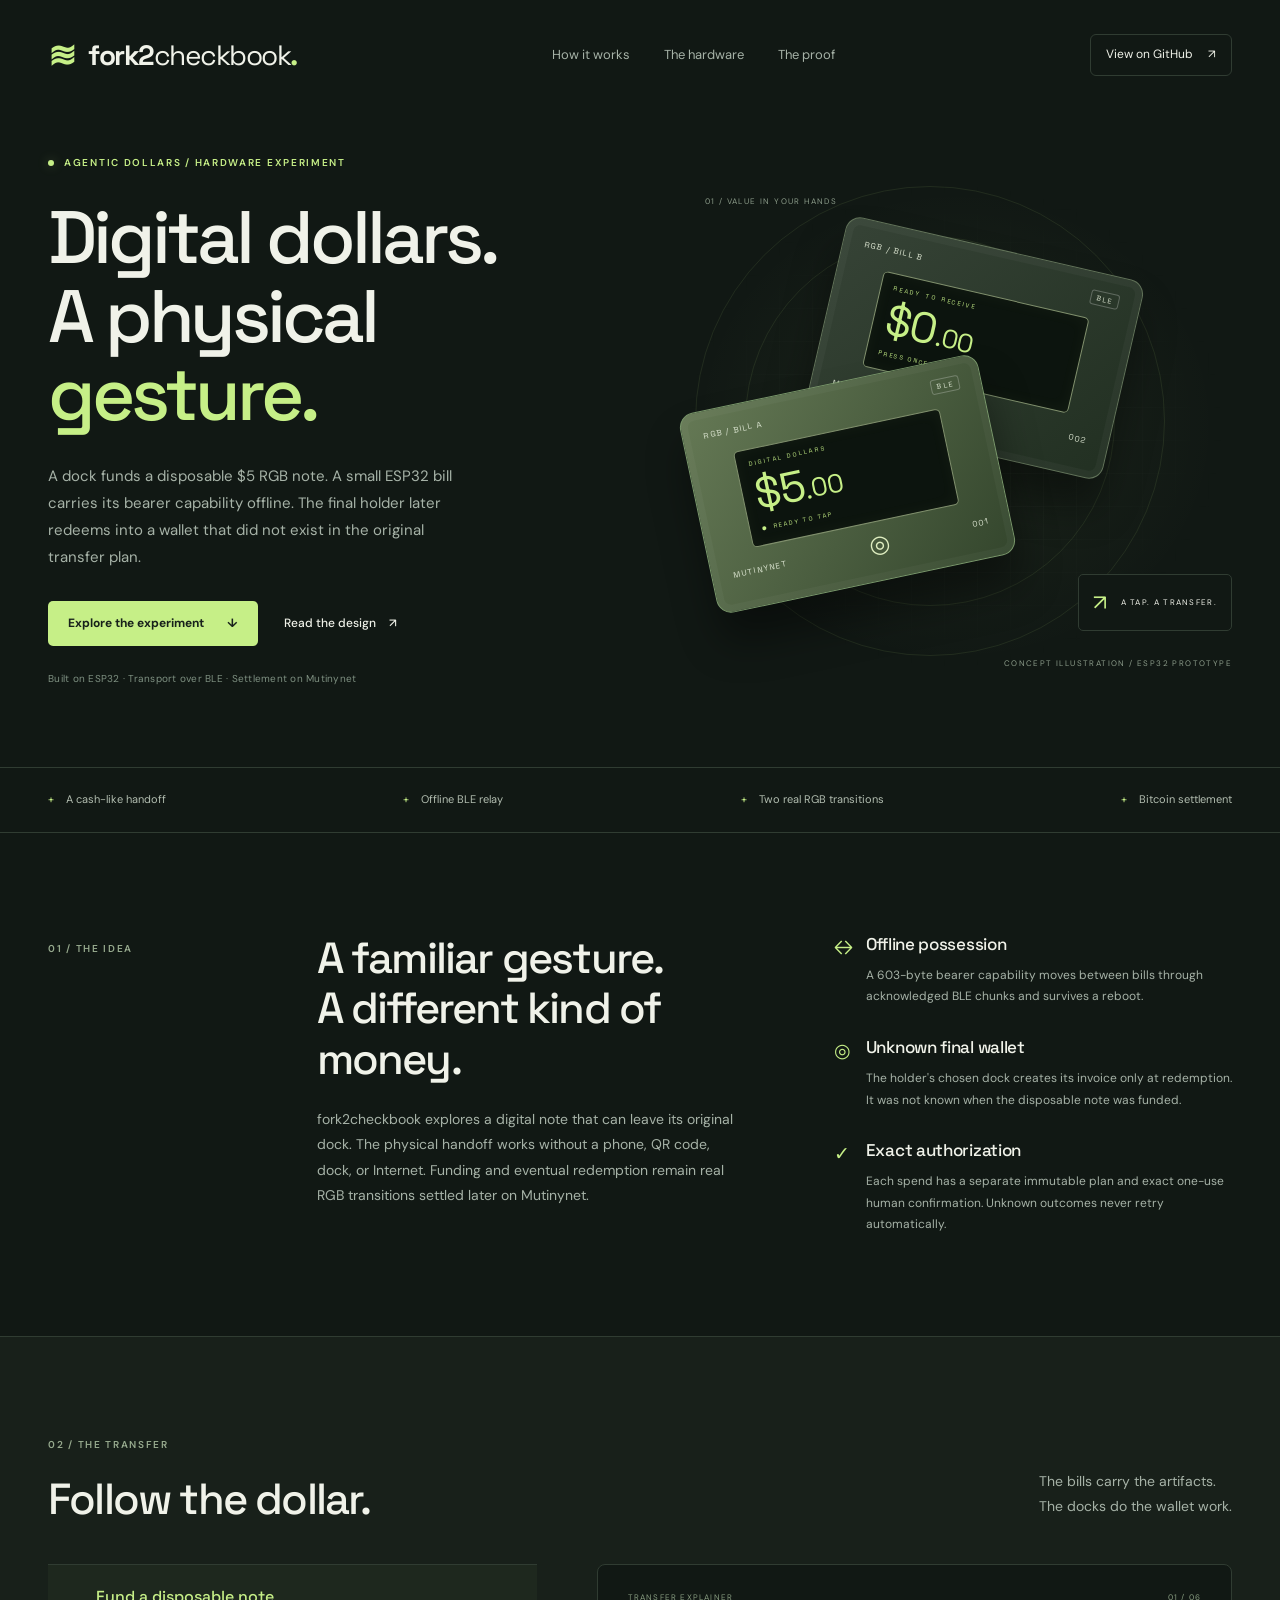
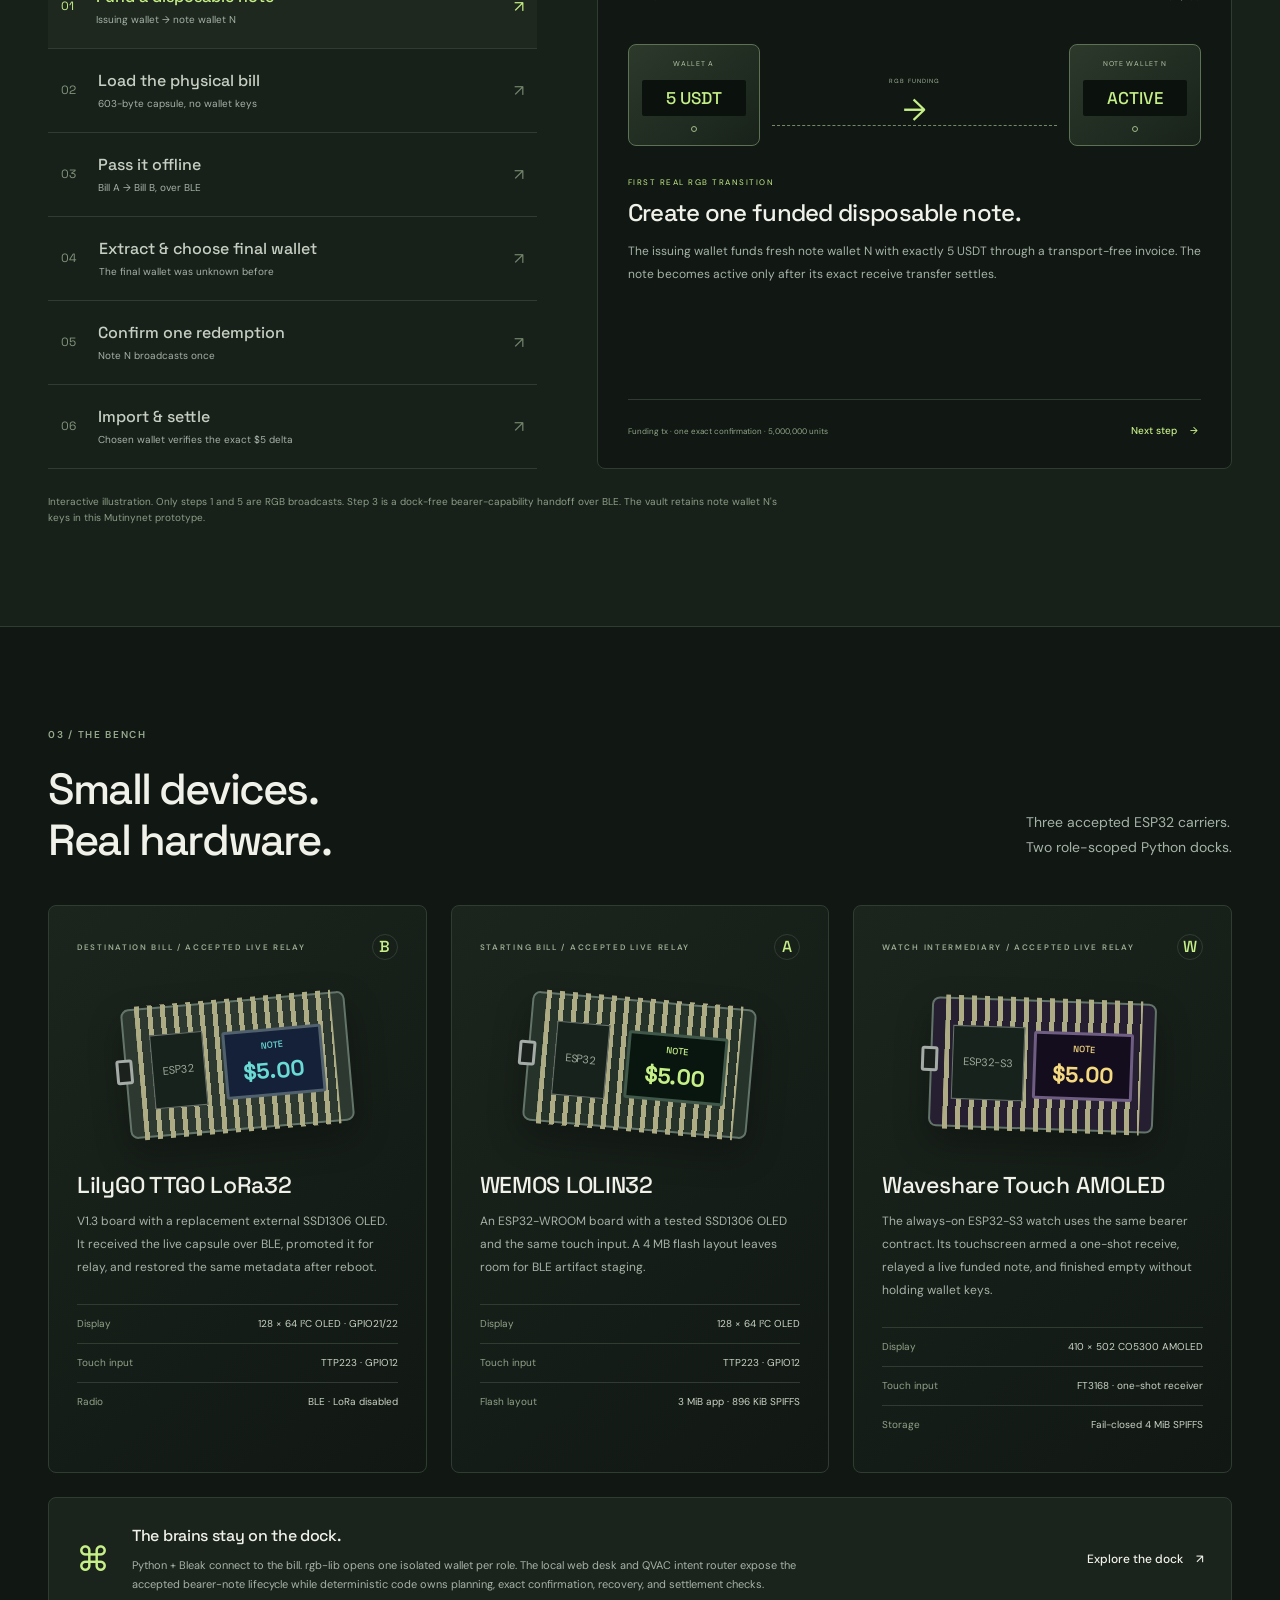
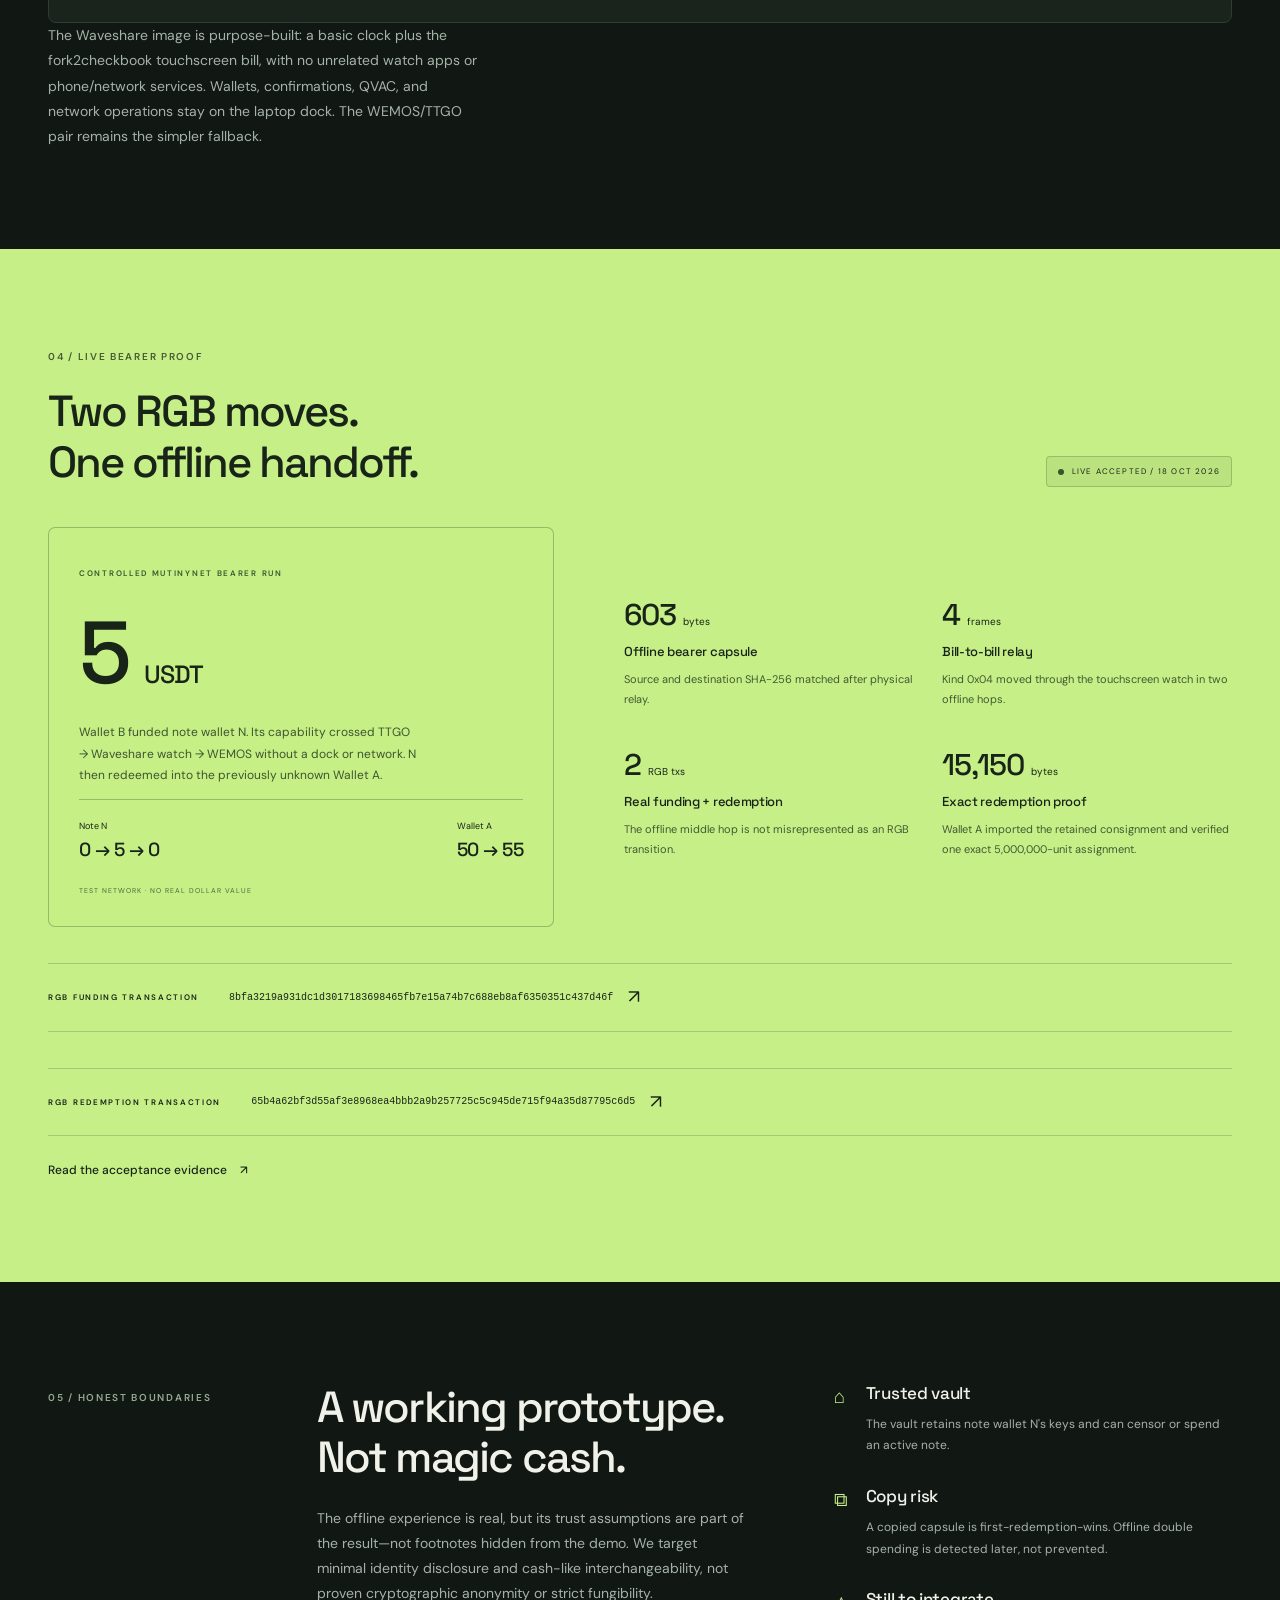
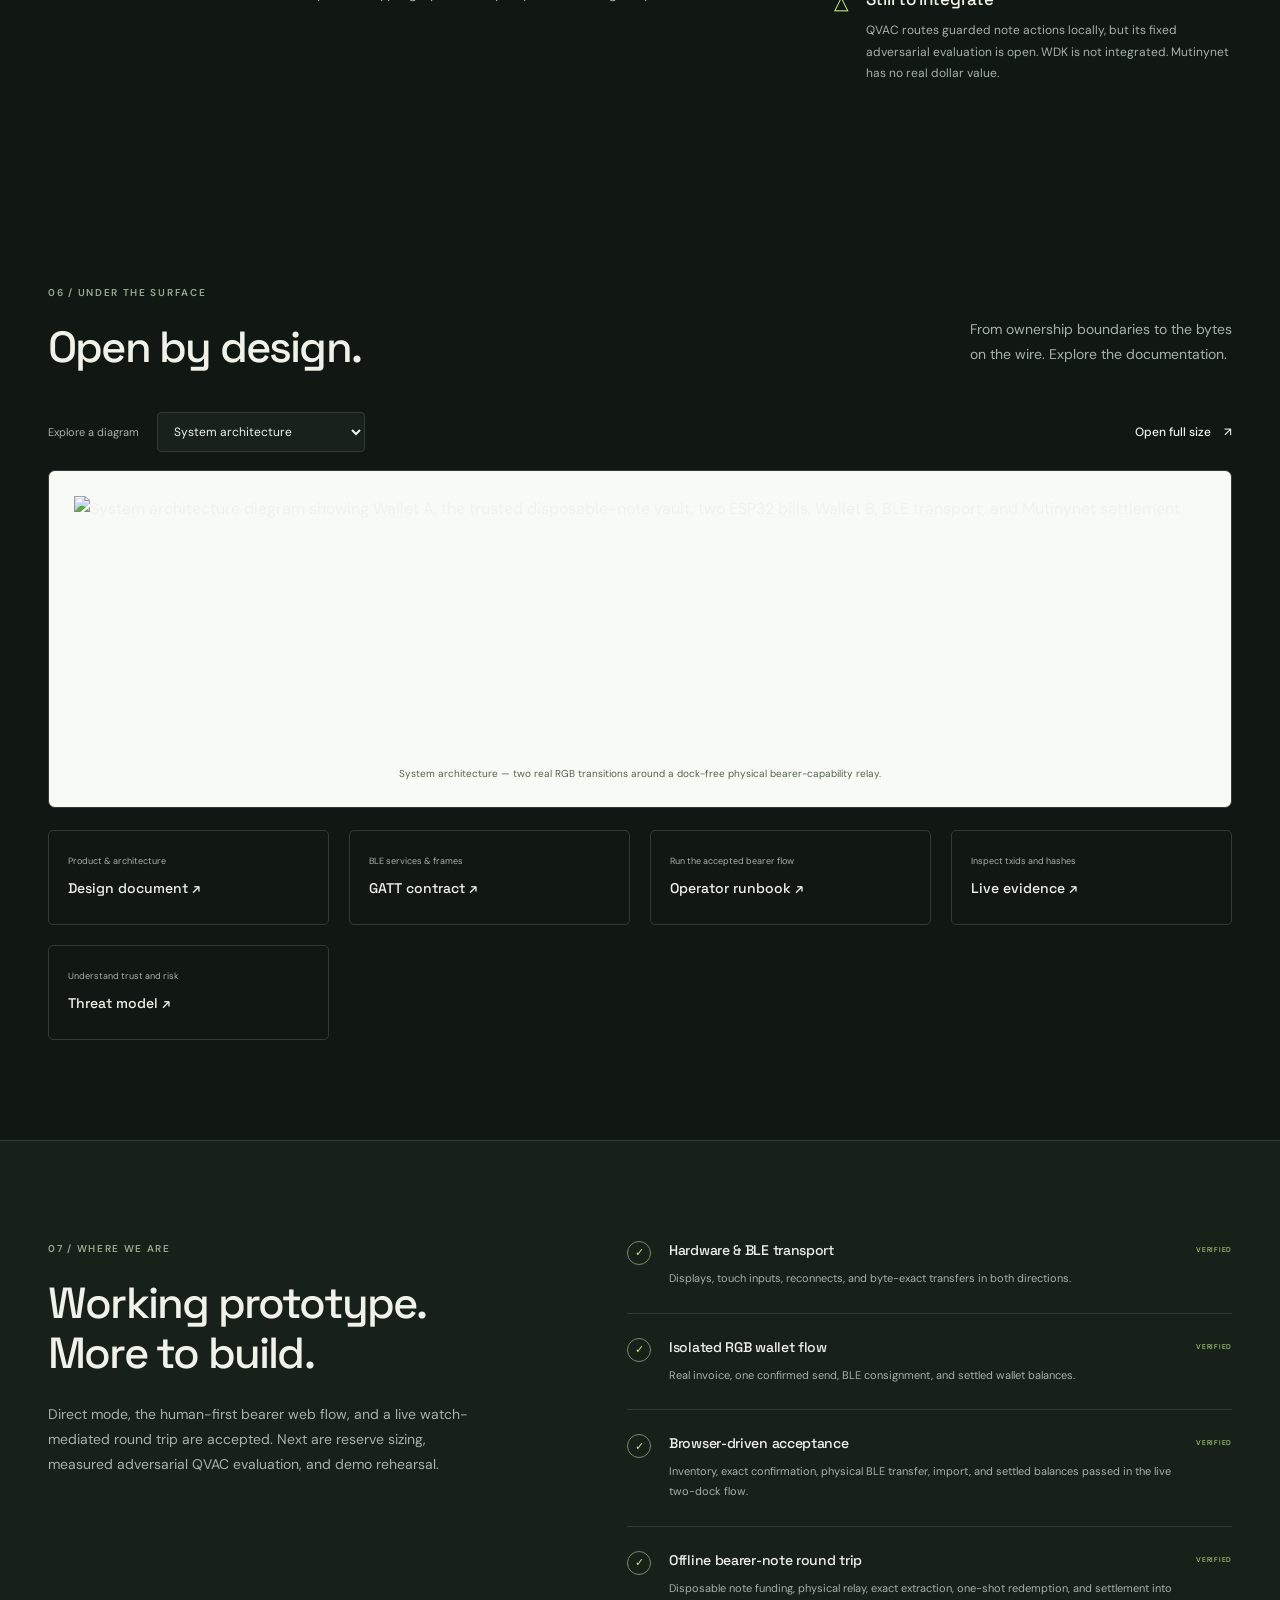
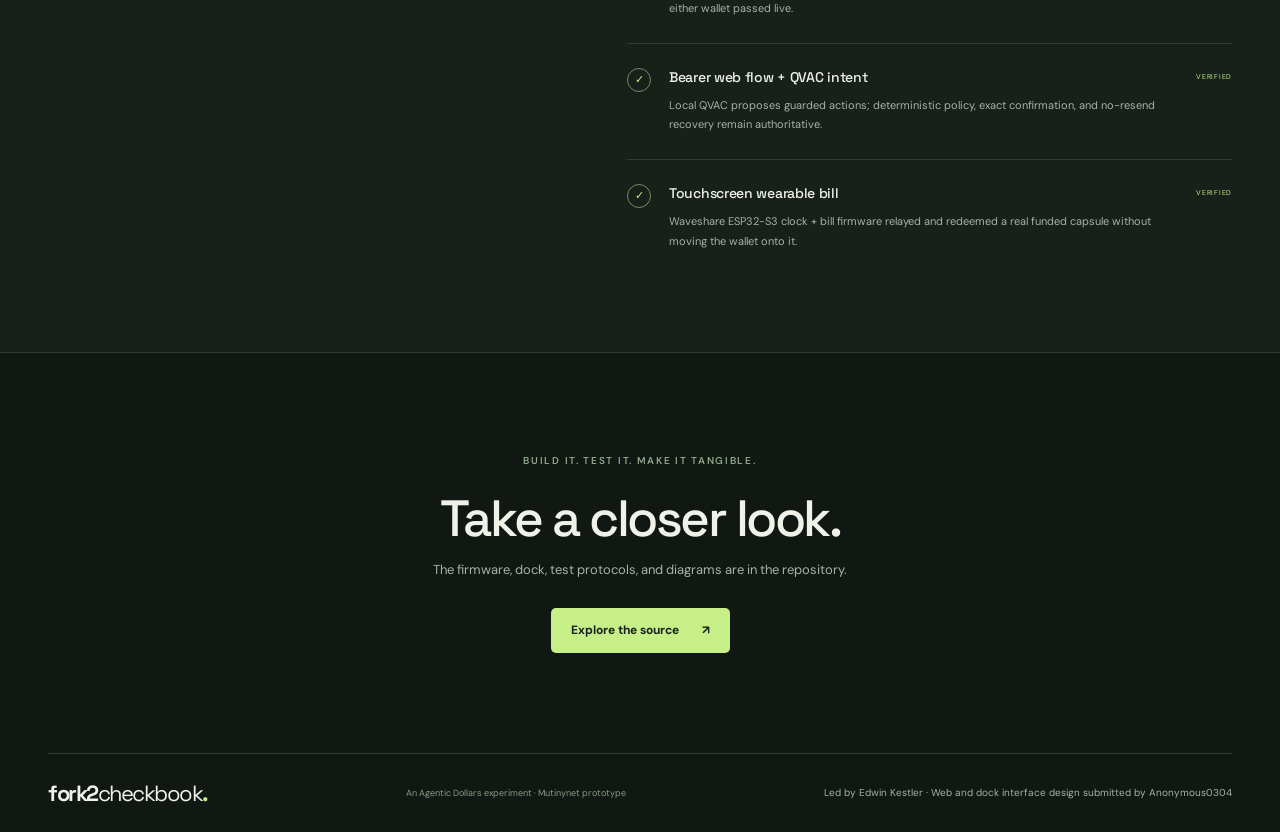
==== site/index.html @ 36355ba1 "Ship watch-mediated offline bearer demo" ====
<!doctype html>
<html lang="en">
  <head>
    <meta charset="utf-8" />
    <meta name="viewport" content="width=device-width, initial-scale=1" />
    <meta name="theme-color" content="#111814" />
    <meta
      name="description"
      content="fork2checkbook: a verified Mutinynet prototype that funds a disposable RGB note, relays its bearer capability offline between ESP32 bills, and redeems into a later-selected wallet."
    />
    <meta property="og:type" content="website" />
    <meta
      property="og:title"
      content="fork2checkbook — Digital dollars. A physical gesture."
    />
    <meta
      property="og:description"
      content="Two real RGB transitions around a dock-free BLE handoff. Explore the verified ESP32 bearer-note prototype, evidence, and honest trust boundaries."
    />
    <title>fork2checkbook — Digital dollars. A physical gesture.</title>
    <link rel="icon" href="assets/favicon.svg" type="image/svg+xml" />
    <link rel="stylesheet" href="styles.css" />
    <script src="app.js" defer></script>
  </head>
  <body>
    <a class="skip-link" href="#main">Skip to content</a>
    <header class="header wrap">
      <a class="wordmark" href="#" aria-label="fork2checkbook home"
        ><span class="brand-icon" aria-hidden="true">≋</span> fork2<span
          class="wordmark-light"
          >checkbook</span
        ><span class="wordmark-dot">.</span></a
      >
      <nav aria-label="Main navigation">
        <a href="#how-it-works">How it works</a>
        <a href="#hardware">The hardware</a>
        <a href="#proof">The proof</a>
      </nav>
      <a class="repo-link" href="https://github.com/fork2checkbook/fork2checkbook"
        >View on GitHub <span aria-hidden="true">↗</span></a
      >
    </header>

    <main id="main">
      <section class="hero wrap" aria-labelledby="hero-title">
        <div class="hero-copy">
          <p class="eyebrow">
            <span class="live-dot" aria-hidden="true"></span> AGENTIC DOLLARS /
            HARDWARE EXPERIMENT
          </p>
          <h1 id="hero-title">
            Digital dollars.<br />A physical<br /><em>gesture.</em>
          </h1>
          <p class="hero-description">
            A dock funds a disposable $5 RGB note. A small ESP32 bill carries
            its bearer capability offline. The final holder later redeems into
            a wallet that did not exist in the original transfer plan.
          </p>
          <div class="hero-actions">
            <a class="button primary" href="#how-it-works"
              >Explore the experiment <span aria-hidden="true">↓</span></a
            ><a
              class="text-link"
              href="https://github.com/fork2checkbook/fork2checkbook/blob/main/docs/DESIGN.md"
              >Read the design <span aria-hidden="true">↗</span></a
            >
          </div>
          <p class="hero-footnote">
            Built on ESP32 · Transport over BLE · Settlement on Mutinynet
          </p>
        </div>
        <div
          class="hero-art"
          role="img"
          aria-label="Illustration of two physical bills: Bill A displays 5 dollars ready to tap, and Bill B displays 0 dollars, ready to receive."
        >
          <div class="art-grid" aria-hidden="true"></div>
          <div class="orbit orbit-one" aria-hidden="true"></div>
          <div class="orbit orbit-two" aria-hidden="true"></div>
          <span class="art-label art-label-top" aria-hidden="true"
            >01 / VALUE IN YOUR HANDS</span
          >
          <div class="physical-note note-back" aria-hidden="true">
            <div class="note-top">
              <span>RGB / BILL B</span><span class="note-chip">BLE</span>
            </div>
            <div class="note-display">
              <span class="display-label">READY TO RECEIVE</span
              ><span class="display-amount">$0<span>.00</span></span
              ><span class="display-status">PRESS ONCE TO ARM</span>
            </div>
            <div class="note-bottom">
              <span>MUTINYNET</span><span class="note-touch">◎</span
              ><span>002</span>
            </div>
          </div>
          <div class="physical-note note-front" aria-hidden="true">
            <div class="note-top">
              <span>RGB / BILL A</span><span class="note-chip">BLE</span>
            </div>
            <div class="note-display">
              <span class="display-label">DIGITAL DOLLARS</span
              ><span class="display-amount">$5<span>.00</span></span
              ><span class="display-status"><i></i> READY TO TAP</span>
            </div>
            <div class="note-bottom">
              <span>MUTINYNET</span><span class="note-touch">◎</span
              ><span>001</span>
            </div>
          </div>
          <span class="tap-badge" aria-hidden="true"
            ><span>↗</span> A TAP. A TRANSFER.</span
          >
          <span class="art-label art-label-bottom" aria-hidden="true"
            >CONCEPT ILLUSTRATION / ESP32 PROTOTYPE</span
          >
        </div>
      </section>

      <div class="principle-strip">
        <div class="wrap">
          <span>A cash-like handoff</span><span>Offline BLE relay</span
          ><span>Two real RGB transitions</span
          ><span>Bitcoin settlement</span>
        </div>
      </div>

      <section class="intro wrap section" aria-labelledby="idea-title">
        <p class="eyebrow section-number">01 / THE IDEA</p>
        <div>
          <h2 id="idea-title">
            A familiar gesture.<br />A different kind of money.
          </h2>
          <p class="section-copy">
            fork2checkbook explores a digital note that can leave its original
            dock. The physical handoff works without a phone, QR code, dock, or
            Internet. Funding and eventual redemption remain real RGB
            transitions settled later on Mutinynet.
          </p>
        </div>
        <div class="intro-details">
          <article>
            <span class="detail-symbol" aria-hidden="true">↔</span>
            <h3>Offline possession</h3>
            <p>
              A 603-byte bearer capability moves between bills through
              acknowledged BLE chunks and survives a reboot.
            </p>
          </article>
          <article>
            <span class="detail-symbol" aria-hidden="true">◎</span>
            <h3>Unknown final wallet</h3>
            <p>
              The holder's chosen dock creates its invoice only at redemption.
              It was not known when the disposable note was funded.
            </p>
          </article>
          <article>
            <span class="detail-symbol" aria-hidden="true">✓</span>
            <h3>Exact authorization</h3>
            <p>
              Each spend has a separate immutable plan and exact one-use human
              confirmation. Unknown outcomes never retry automatically.
            </p>
          </article>
        </div>
      </section>

      <section
        id="how-it-works"
        class="flow-section section"
        aria-labelledby="flow-title"
      >
        <div class="wrap">
          <div class="section-heading">
            <div>
              <p class="eyebrow section-number">02 / THE TRANSFER</p>
              <h2 id="flow-title">Follow the dollar.</h2>
            </div>
            <p class="section-copy">
              The bills carry the artifacts.<br />The docks do the wallet work.
            </p>
          </div>
          <div class="flow-layout">
            <div
              class="flow-steps"
              role="tablist"
              aria-label="Transfer sequence"
              aria-orientation="vertical"
            >
              <button
                id="step-1"
                class="flow-step"
                role="tab"
                aria-selected="true"
                aria-controls="flow-panel"
                tabindex="0"
                data-step="0"
              >
                <span class="step-number">01</span
                ><span
                  ><strong>Fund a disposable note</strong
                  ><small>Issuing wallet → note wallet N</small></span
                ><span class="step-arrow" aria-hidden="true">↗</span>
              </button>
              <button
                id="step-2"
                class="flow-step"
                role="tab"
                aria-selected="false"
                aria-controls="flow-panel"
                tabindex="-1"
                data-step="1"
              >
                <span class="step-number">02</span
                ><span
                  ><strong>Load the physical bill</strong
                  ><small>603-byte capsule, no wallet keys</small></span
                ><span class="step-arrow" aria-hidden="true">↗</span>
              </button>
              <button
                id="step-3"
                class="flow-step"
                role="tab"
                aria-selected="false"
                aria-controls="flow-panel"
                tabindex="-1"
                data-step="2"
              >
                <span class="step-number">03</span
                ><span
                  ><strong>Pass it offline</strong
                  ><small>Bill A → Bill B, over BLE</small></span
                ><span class="step-arrow" aria-hidden="true">↗</span>
              </button>
              <button
                id="step-4"
                class="flow-step"
                role="tab"
                aria-selected="false"
                aria-controls="flow-panel"
                tabindex="-1"
                data-step="3"
              >
                <span class="step-number">04</span
                ><span
                  ><strong>Extract &amp; choose final wallet</strong
                  ><small>The final wallet was unknown before</small></span
                ><span class="step-arrow" aria-hidden="true">↗</span>
              </button>
              <button
                id="step-5"
                class="flow-step"
                role="tab"
                aria-selected="false"
                aria-controls="flow-panel"
                tabindex="-1"
                data-step="4"
              >
                <span class="step-number">05</span
                ><span
                  ><strong>Confirm one redemption</strong
                  ><small>Note N broadcasts once</small></span
                ><span class="step-arrow" aria-hidden="true">↗</span>
              </button>
              <button
                id="step-6"
                class="flow-step"
                role="tab"
                aria-selected="false"
                aria-controls="flow-panel"
                tabindex="-1"
                data-step="5"
              >
                <span class="step-number">06</span
                ><span
                  ><strong>Import &amp; settle</strong
                  ><small>Chosen wallet verifies the exact $5 delta</small></span
                ><span class="step-arrow" aria-hidden="true">↗</span>
              </button>
            </div>
            <div
              id="flow-panel"
              class="flow-panel"
              role="tabpanel"
              aria-labelledby="step-1"
              tabindex="0"
            >
              <div class="panel-top">
                <span>TRANSFER EXPLAINER</span
                ><span id="flow-counter">01 / 06</span>
              </div>
              <div class="transfer-visual" aria-hidden="true">
                <div class="mini-device">
                  <span id="flow-source-label">WALLET A</span
                  ><b id="flow-source">5 USDT</b><i></i>
                </div>
                <div class="transfer-wire">
                  <span id="flow-channel">RGB FUNDING</span>
                  <div>→</div>
                </div>
                <div class="mini-device destination">
                  <span id="flow-destination-label">NOTE WALLET N</span
                  ><b id="flow-destination">ACTIVE</b><i></i>
                </div>
              </div>
              <p id="flow-tag" class="panel-tag">FIRST REAL RGB TRANSITION</p>
              <h3 id="flow-subtitle">Create one funded disposable note.</h3>
              <p id="flow-description">
                The issuing wallet funds fresh note wallet N with exactly 5
                USDT through a transport-free invoice. The note becomes active only after
                its exact receive transfer settles.
              </p>
              <div class="panel-footer">
                <span id="flow-detail"
                  >Funding tx · one exact confirmation · 5,000,000 units</span
                ><button id="next-step" class="text-button">
                  Next step <span aria-hidden="true">→</span>
                </button>
              </div>
            </div>
          </div>
          <p class="flow-note">
            Interactive illustration. Only steps 1 and 5 are RGB broadcasts.
            Step 3 is a dock-free bearer-capability handoff over BLE. The vault
            retains note wallet N's keys in this Mutinynet prototype.
          </p>
          <noscript
            ><p class="flow-note">
              The six steps are: fund note N; load the capsule; pass it offline;
              extract it and choose the final wallet; confirm one redemption; import
              and settle the exact $5 assignment. Enable JavaScript to explore
              each step.
            </p></noscript
          >
        </div>
      </section>

      <section
        id="hardware"
        class="wrap section"
        aria-labelledby="hardware-title"
      >
        <div class="section-heading">
          <div>
            <p class="eyebrow section-number">03 / THE BENCH</p>
            <h2 id="hardware-title">Small devices.<br />Real hardware.</h2>
          </div>
          <p class="section-copy">
            Three accepted ESP32 carriers.<br />Two role-scoped Python docks.
          </p>
        </div>
        <div class="hardware-grid">
          <article class="hardware-card">
            <div class="hardware-top">
              <span class="eyebrow">DESTINATION BILL / ACCEPTED LIVE RELAY</span
              ><span class="hardware-index">B</span>
            </div>
            <div class="board-illustration board-ttgo" aria-hidden="true">
              <div class="board-pins"></div>
              <span class="board-chip">ESP32</span
              ><span class="board-screen">NOTE<br /><b>$5.00</b></span
              ><span class="board-usb"></span>
            </div>
            <h3>LilyGO TTGO LoRa32</h3>
            <p>
              V1.3 board with a replacement external SSD1306 OLED. It received
              the live capsule over BLE, promoted it for relay, and restored
              the same metadata after reboot.
            </p>
            <dl>
              <div>
                <dt>Display</dt>
                <dd>128 × 64 I²C OLED · GPIO21/22</dd>
              </div>
              <div>
                <dt>Touch input</dt>
                <dd>TTP223 · GPIO12</dd>
              </div>
              <div>
                <dt>Radio</dt>
                <dd>BLE · LoRa disabled</dd>
              </div>
            </dl>
          </article>
          <article class="hardware-card">
            <div class="hardware-top">
              <span class="eyebrow">STARTING BILL / ACCEPTED LIVE RELAY</span
              ><span class="hardware-index">A</span>
            </div>
            <div class="board-illustration board-lolin" aria-hidden="true">
              <div class="board-pins"></div>
              <span class="board-chip">ESP32</span
              ><span class="board-screen">NOTE<br /><b>$5.00</b></span
              ><span class="board-usb"></span>
            </div>
            <h3>WEMOS LOLIN32</h3>
            <p>
              An ESP32-WROOM board with a tested SSD1306 OLED and the same touch
              input. A 4 MB flash layout leaves room for BLE artifact staging.
            </p>
            <dl>
              <div>
                <dt>Display</dt>
                <dd>128 × 64 I²C OLED</dd>
              </div>
              <div>
                <dt>Touch input</dt>
                <dd>TTP223 · GPIO12</dd>
              </div>
              <div>
                <dt>Flash layout</dt>
                <dd>3 MiB app · 896 KiB SPIFFS</dd>
              </div>
            </dl>
          </article>
          <article class="hardware-card">
            <div class="hardware-top">
              <span class="eyebrow">WATCH INTERMEDIARY / ACCEPTED LIVE RELAY</span
              ><span class="hardware-index">W</span>
            </div>
            <div class="board-illustration board-watch" aria-hidden="true">
              <div class="board-pins"></div>
              <span class="board-chip">ESP32-S3</span
              ><span class="board-screen">NOTE<br /><b>$5.00</b></span
              ><span class="board-usb"></span>
            </div>
            <h3>Waveshare Touch AMOLED</h3>
            <p>
              The always-on ESP32-S3 watch uses the same bearer contract. Its
              touchscreen armed a one-shot receive, relayed a live funded note,
              and finished empty without holding wallet keys.
            </p>
            <dl>
              <div>
                <dt>Display</dt>
                <dd>410 × 502 CO5300 AMOLED</dd>
              </div>
              <div>
                <dt>Touch input</dt>
                <dd>FT3168 · one-shot receiver</dd>
              </div>
              <div>
                <dt>Storage</dt>
                <dd>Fail-closed 4 MiB SPIFFS</dd>
              </div>
            </dl>
          </article>
        </div>
        <div class="dock-summary">
          <span class="dock-icon" aria-hidden="true">⌘</span>
          <div>
            <h3>The brains stay on the dock.</h3>
            <p>
              Python + Bleak connect to the bill. rgb-lib opens one isolated
              wallet per role. The local web desk and QVAC intent router expose
              the accepted bearer-note lifecycle while deterministic code owns
              planning, exact confirmation, recovery, and settlement checks.
            </p>
          </div>
          <a
            class="text-link"
            href="https://github.com/fork2checkbook/fork2checkbook/tree/main/web"
            >Explore the dock <span aria-hidden="true">↗</span></a
          >
        </div>
        <p class="section-copy">
          The Waveshare image is purpose-built: a basic clock plus the
          fork2checkbook touchscreen bill, with no unrelated watch apps or
          phone/network services. Wallets, confirmations, QVAC, and network
          operations stay on the laptop dock. The WEMOS/TTGO pair remains the
          simpler fallback.
        </p>
      </section>

      <section id="proof" class="proof-section section">
        <div class="wrap">
          <div class="section-heading">
            <div>
              <p class="eyebrow section-number">04 / LIVE BEARER PROOF</p>
              <h2>Two RGB moves.<br />One offline handoff.</h2>
            </div>
            <span class="verified-label"
              ><span class="live-dot" aria-hidden="true"></span> LIVE ACCEPTED /
              18 OCT 2026</span
            >
          </div>
          <div class="proof-grid">
            <div class="proof-feature">
              <span class="eyebrow">CONTROLLED MUTINYNET BEARER RUN</span>
              <p class="proof-amount">5 <span>USDT</span></p>
              <p>
                Wallet B funded note wallet N. Its capability crossed TTGO →
                Waveshare watch → WEMOS without a dock or network. N then
                redeemed into the previously unknown Wallet A.
              </p>
              <div class="balance-row">
                <span>Note N <b>0 → 5 → 0</b></span
                ><span>Wallet A <b>50 → 55</b></span>
              </div>
              <span class="proof-test-label"
                >TEST NETWORK · NO REAL DOLLAR VALUE</span
              >
            </div>
            <div class="proof-metrics">
              <article>
                <span class="metric-value">603 <small>bytes</small></span>
                <h3>Offline bearer capsule</h3>
                <p>Source and destination SHA-256 matched after physical relay.</p>
              </article>
              <article>
                <span class="metric-value">4 <small>frames</small></span>
                <h3>Bill-to-bill relay</h3>
                <p>Kind 0x04 moved through the touchscreen watch in two offline hops.</p>
              </article>
              <article>
                <span class="metric-value">2 <small>RGB txs</small></span>
                <h3>Real funding + redemption</h3>
                <p>The offline middle hop is not misrepresented as an RGB transition.</p>
              </article>
              <article>
                <span class="metric-value">15,150 <small>bytes</small></span>
                <h3>Exact redemption proof</h3>
                <p>
                  Wallet A imported the retained consignment and verified one
                  exact 5,000,000-unit assignment.
                </p>
              </article>
            </div>
          </div>
          <div class="transaction">
            <span class="eyebrow">RGB FUNDING TRANSACTION</span
            ><a
              href="https://mutinynet.com/tx/8bfa3219a931dc1d3017183698465fb7e15a74b7c688eb8af6350351c437d46f"
              ><code
                >8bfa3219a931dc1d3017183698465fb7e15a74b7c688eb8af6350351c437d46f</code
              ><span aria-hidden="true">↗</span></a
            >
          </div>
          <div class="transaction">
            <span class="eyebrow">RGB REDEMPTION TRANSACTION</span
            ><a
              href="https://mutinynet.com/tx/65b4a62bf3d55af3e8968ea4bbb2a9b257725c5c945de715f94a35d87795c6d5"
              ><code
                >65b4a62bf3d55af3e8968ea4bbb2a9b257725c5c945de715f94a35d87795c6d5</code
              ><span aria-hidden="true">↗</span></a
            >
          </div>
          <a
            class="text-link"
            href="https://github.com/fork2checkbook/fork2checkbook/blob/main/docs/LIVE-EVIDENCE.md"
            >Read the acceptance evidence <span aria-hidden="true">↗</span></a
          >
        </div>
      </section>

      <section class="intro wrap section" aria-labelledby="limits-title">
        <p class="eyebrow section-number">05 / HONEST BOUNDARIES</p>
        <div>
          <h2 id="limits-title">A working prototype.<br />Not magic cash.</h2>
          <p class="section-copy">
            The offline experience is real, but its trust assumptions are part
            of the result—not footnotes hidden from the demo. We target minimal
            identity disclosure and cash-like interchangeability, not proven
            cryptographic anonymity or strict fungibility.
          </p>
        </div>
        <div class="intro-details">
          <article>
            <span class="detail-symbol" aria-hidden="true">⌂</span>
            <h3>Trusted vault</h3>
            <p>The vault retains note wallet N's keys and can censor or spend an active note.</p>
          </article>
          <article>
            <span class="detail-symbol" aria-hidden="true">⧉</span>
            <h3>Copy risk</h3>
            <p>A copied capsule is first-redemption-wins. Offline double spending is detected later, not prevented.</p>
          </article>
          <article>
            <span class="detail-symbol" aria-hidden="true">△</span>
            <h3>Still to integrate</h3>
            <p>QVAC routes guarded note actions locally, but its fixed adversarial evaluation is open. WDK is not integrated. Mutinynet has no real dollar value.</p>
          </article>
        </div>
      </section>

      <section
        id="architecture"
        class="wrap section"
        aria-labelledby="architecture-title"
      >
        <div class="section-heading">
          <div>
            <p class="eyebrow section-number">06 / UNDER THE SURFACE</p>
            <h2 id="architecture-title">Open by design.</h2>
          </div>
          <p class="section-copy">
            From ownership boundaries to the bytes<br />on the wire. Explore the
            documentation.
          </p>
        </div>
        <div class="diagram-toolbar">
          <label for="diagram-select">Explore a diagram</label
          ><select id="diagram-select">
            <option value="01-system-architecture">System architecture</option>
            <option value="02-component-ownership">Component ownership</option>
            <option value="03-rgb-transfer-sequence">
              RGB transfer sequence
            </option>
            <option value="04-bill-state-machine">Bill state machine</option>
            <option value="05-gatt-contract">GATT contract</option>
            <option value="06-chunk-frame">Chunk frame</option>
            <option value="07-bill-hardware">Bill hardware</option>
            <option value="08-trust-boundaries">
              Trust boundaries
            </option>
            <option value="09-live-evidence-timeline">
              Live evidence timeline
            </option>
            <option value="10-note-vault-state">
              Note-vault state machine
            </option></select
          ><a
            id="diagram-full"
            class="text-link"
            href="assets/diagrams/01-system-architecture.png"
            target="_blank"
            rel="noopener"
            >Open full size <span aria-hidden="true">↗</span></a
          >
        </div>
        <figure class="diagram-frame">
          <img
            id="diagram-image"
            src="assets/diagrams/01-system-architecture.png"
            width="2800"
            height="622"
            alt="System architecture diagram showing Wallet A, the trusted disposable-note vault, two ESP32 bills, Wallet B, BLE transport, and Mutinynet settlement."
            loading="lazy"
          />
          <figcaption id="diagram-caption">
            System architecture — two real RGB transitions around a dock-free
            physical bearer-capability relay.
          </figcaption>
        </figure>
        <div class="doc-links">
          <a
            href="https://github.com/fork2checkbook/fork2checkbook/blob/main/docs/DESIGN.md"
            ><span>Product &amp; architecture</span><b>Design document ↗</b></a
          ><a
            href="https://github.com/fork2checkbook/fork2checkbook/blob/main/docs/PROTOCOL.md"
            ><span>BLE services &amp; frames</span><b>GATT contract ↗</b></a
          ><a
            href="https://github.com/fork2checkbook/fork2checkbook/blob/main/docs/OFFLINE-BEARER-RUNBOOK.md"
            ><span>Run the accepted bearer flow</span><b>Operator runbook ↗</b></a
          ><a
            href="https://github.com/fork2checkbook/fork2checkbook/blob/main/docs/LIVE-EVIDENCE.md"
            ><span>Inspect txids and hashes</span><b>Live evidence ↗</b></a
          ><a
            href="https://github.com/fork2checkbook/fork2checkbook/blob/main/docs/THREAT-MODEL.md"
            ><span>Understand trust and risk</span><b>Threat model ↗</b></a
          >
        </div>
      </section>

      <section class="roadmap-section section">
        <div class="wrap roadmap-layout">
          <div>
            <p class="eyebrow section-number">07 / WHERE WE ARE</p>
            <h2>Working prototype.<br />More to build.</h2>
            <p class="section-copy">
              Direct mode, the human-first bearer web flow, and a live
              watch-mediated round trip are accepted. Next are reserve sizing,
              measured adversarial QVAC evaluation, and demo rehearsal.
            </p>
          </div>
          <ol class="roadmap">
            <li>
              <span class="roadmap-dot done" aria-hidden="true">✓</span>
              <div>
                <h3>Hardware &amp; BLE transport</h3>
                <p>
                  Displays, touch inputs, reconnects, and byte-exact transfers
                  in both directions.
                </p>
              </div>
              <span class="status-label">VERIFIED</span>
            </li>
            <li>
              <span class="roadmap-dot done" aria-hidden="true">✓</span>
              <div>
                <h3>Isolated RGB wallet flow</h3>
                <p>
                  Real invoice, one confirmed send, BLE consignment, and settled
                  wallet balances.
                </p>
              </div>
              <span class="status-label">VERIFIED</span>
            </li>
            <li>
              <span class="roadmap-dot done" aria-hidden="true">✓</span>
              <div>
                <h3>Browser-driven acceptance</h3>
                <p>
                  Inventory, exact confirmation, physical BLE transfer, import,
                  and settled balances passed in the live two-dock flow.
                </p>
              </div>
              <span class="status-label">VERIFIED</span>
            </li>
            <li>
              <span class="roadmap-dot done" aria-hidden="true">✓</span>
              <div>
                <h3>Offline bearer-note round trip</h3>
                <p>
                  Disposable note funding, physical relay, exact extraction,
                  one-shot redemption, and settlement into either wallet passed live.
                </p>
              </div>
              <span class="status-label">VERIFIED</span>
            </li>
            <li>
              <span class="roadmap-dot done" aria-hidden="true">✓</span>
              <div>
                <h3>Bearer web flow + QVAC intent</h3>
                <p>
                  Local QVAC proposes guarded actions; deterministic policy,
                  exact confirmation, and no-resend recovery remain authoritative.
                </p>
              </div>
              <span class="status-label">VERIFIED</span>
            </li>
            <li>
              <span class="roadmap-dot done" aria-hidden="true">✓</span>
              <div>
                <h3>Touchscreen wearable bill</h3>
                <p>
                  Waveshare ESP32-S3 clock + bill firmware relayed and redeemed
                  a real funded capsule without moving the wallet onto it.
                </p>
              </div>
              <span class="status-label">VERIFIED</span>
            </li>
          </ol>
        </div>
      </section>

      <section class="cta wrap">
        <p class="eyebrow">BUILD IT. TEST IT. MAKE IT TANGIBLE.</p>
        <h2>Take a closer look.</h2>
        <p>
          The firmware, dock, test protocols, and diagrams are in the
          repository.
        </p>
        <a class="button primary" href="https://github.com/fork2checkbook/fork2checkbook"
          >Explore the source <span aria-hidden="true">↗</span></a
        >
      </section>
    </main>
    <footer class="wrap footer">
      <a class="wordmark" href="#"
        >fork2<span class="wordmark-light">checkbook</span
        ><span class="wordmark-dot">.</span></a
      >
      <p>An Agentic Dollars experiment · Mutinynet prototype</p>
      <p>
        Led by
        <a href="https://github.com/EdwinKestler">Edwin Kestler</a> · Web and
        dock interface design submitted by
        <a href="https://github.com/creatorofsomethingthatisgood">Anonymous0304</a>
      </p>
    </footer>
  </body>
</html>
---- site/styles.css ----
@import url("https://fonts.googleapis.com/css2?family=DM+Sans:wght@400;500;600;700&family=Space+Grotesk:wght@400;500;600;700&display=swap");

:root {
  --bg: #111814;
  --surface: #18211b;
  --border: #303c32;
  --text: #f0f2e9;
  --muted: #a6b2a7;
  --lime: #c6ef87;
  --heading: "Space Grotesk", sans-serif;
  --body: "DM Sans", sans-serif;
  color-scheme: dark;
}
* {
  box-sizing: border-box;
}
html {
  scroll-behavior: smooth;
  scroll-padding-top: 35px;
}
body {
  margin: 0;
  background: var(--bg);
  color: var(--text);
  font-family: var(--body);
  font-size: 16px;
  line-height: 1.6;
}
a {
  color: inherit;
  text-decoration: none;
}
button,
select {
  font: inherit;
}
button,
a,
select {
  -webkit-tap-highlight-color: transparent;
}
button {
  cursor: pointer;
}
a:focus-visible,
button:focus-visible,
select:focus-visible,
[tabindex]:focus-visible {
  outline: 2px solid var(--lime);
  outline-offset: 5px;
}
::selection {
  background: var(--lime);
  color: var(--bg);
}
.wrap {
  width: min(1200px, calc(100% - 96px));
  margin-inline: auto;
}
.skip-link {
  position: absolute;
  z-index: 10;
  top: -60px;
  left: 20px;
  background: var(--lime);
  color: var(--bg);
  padding: 10px;
}
.skip-link:focus {
  top: 10px;
}
.header {
  height: 110px;
  display: flex;
  align-items: center;
  justify-content: space-between;
  gap: 25px;
}
.wordmark {
  display: flex;
  align-items: center;
  font: 700 28px var(--heading);
  letter-spacing: -1.5px;
}
.wordmark-light {
  font-weight: 400;
}
.wordmark-dot {
  color: var(--lime);
}
.brand-icon {
  color: var(--lime);
  font-size: 34px;
  letter-spacing: 0;
  margin-right: 12px;
}
.header nav {
  display: flex;
  gap: 34px;
  font-size: 13px;
  color: var(--muted);
}
.header a:hover,
.text-link:hover,
.footer a:hover {
  color: var(--lime);
}
.repo-link {
  font-size: 12px;
  border: 1px solid var(--border);
  border-radius: 6px;
  padding: 10px 15px;
}
.repo-link span {
  margin-left: 12px;
}
.hero {
  display: grid;
  grid-template-columns: 1.08fr 1fr;
  gap: 35px;
  align-items: center;
  min-height: 630px;
  padding-block: 45px 70px;
}
.eyebrow {
  font-size: 10px;
  letter-spacing: 1.7px;
  font-weight: 600;
  line-height: 1.6;
  margin: 0;
}
.hero .eyebrow {
  display: flex;
  align-items: center;
  gap: 10px;
  color: var(--lime);
}
.live-dot {
  width: 6px;
  height: 6px;
  display: inline-block;
  flex-shrink: 0;
  background: var(--lime);
  border-radius: 50%;
  box-shadow: 0 0 12px #c6ef8750;
}
h1,
h2,
h3,
p {
  margin-top: 0;
}
h1 {
  font: 500 clamp(55px, 5.8vw, 80px) / 1.06 var(--heading);
  letter-spacing: -4px;
  margin: 28px 0;
}
h1 em {
  font-style: normal;
  color: var(--lime);
}
.hero-description {
  max-width: 430px;
  color: var(--muted);
  font-size: 15px;
  line-height: 1.8;
}
.hero-actions {
  display: flex;
  align-items: center;
  gap: 26px;
  margin-top: 30px;
}
.button {
  display: inline-flex;
  align-items: center;
  justify-content: center;
  gap: 23px;
  padding: 13px 20px;
  border-radius: 5px;
  font-size: 12px;
  font-weight: 700;
  transition:
    background 0.15s,
    transform 0.15s;
}
.primary {
  background: var(--lime);
  color: #18211b;
}
.primary:hover {
  background: #d9ffad;
  transform: translateY(-2px);
}
.text-link,
.text-button {
  font-size: 12px;
  font-weight: 500;
}
.text-link span {
  margin-left: 10px;
}
.hero-footnote {
  font-size: 10px;
  letter-spacing: 0.25px;
  color: #7f9182;
  margin-top: 25px;
}
.hero-art {
  height: 500px;
  position: relative;
  isolation: isolate;
  background: radial-gradient(ellipse at center, #c6ef8710, transparent 67%);
}
.art-grid {
  position: absolute;
  inset: 0;
  background-image:
    linear-gradient(#9bad9410 1px, transparent 1px),
    linear-gradient(90deg, #9bad9410 1px, transparent 1px);
  background-size: 33px 33px;
  mask-image: radial-gradient(ellipse, #000, transparent 70%);
}
.orbit {
  position: absolute;
  border: 1px solid #c6ef8717;
  border-radius: 50%;
  width: 370px;
  height: 370px;
  left: 65px;
  top: 60px;
}
.orbit-two {
  width: 470px;
  height: 470px;
  left: 15px;
  top: 10px;
}
.art-label {
  position: absolute;
  font-size: 8px;
  letter-spacing: 1.4px;
  color: #8b9b89;
}
.art-label-top {
  left: 25px;
  top: 19px;
}
.art-label-bottom {
  right: 0;
  bottom: 6px;
}
.physical-note {
  position: absolute;
  width: 305px;
  height: 204px;
  border-radius: 15px;
  border: 1px solid #7a986b;
  background: linear-gradient(130deg, #657955, #34462d);
  box-shadow:
    0 30px 40px #0006,
    inset 0 0 0 7px #ffffff08;
  padding: 17px 21px;
  font-family: var(--heading);
}
.note-back {
  top: 70px;
  left: 142px;
  transform: rotate(13deg);
  background: linear-gradient(130deg, #364336, #223022);
  border-color: #617259;
}
.note-front {
  left: 15px;
  top: 206px;
  transform: rotate(-12deg);
}
.note-top,
.note-bottom {
  display: flex;
  justify-content: space-between;
  align-items: center;
  font-size: 8px;
  letter-spacing: 1.3px;
  color: #dde6d2;
}
.note-chip {
  border: 1px solid #ffffff40;
  border-radius: 3px;
  padding: 1px 5px;
  font-size: 7px;
}
.note-display {
  margin: 14px 25px 12px;
  background: #0c140e;
  border: 1px solid #80906d;
  border-radius: 5px;
  padding: 10px 12px;
  display: flex;
  flex-direction: column;
  color: var(--lime);
  box-shadow: inset 0 0 16px #c6ef870b;
}
.display-label {
  font-size: 6px;
  letter-spacing: 2px;
}
.display-amount {
  font-size: 43px;
  line-height: 1.2;
  letter-spacing: -1px;
}
.display-amount > span {
  font-size: 26px;
}
.display-status {
  font-size: 6px;
  letter-spacing: 1.5px;
  margin-top: 5px;
}
.display-status i {
  display: inline-block;
  width: 4px;
  height: 4px;
  border-radius: 50%;
  background: var(--lime);
  margin-right: 4px;
}
.note-touch {
  font-size: 24px;
  line-height: 20px;
  color: #deedc0;
}
.tap-badge {
  position: absolute;
  bottom: 45px;
  right: 0;
  display: flex;
  align-items: center;
  gap: 12px;
  background: var(--bg);
  border: 1px solid var(--border);
  border-radius: 5px;
  padding: 10px 14px;
  font-size: 8px;
  letter-spacing: 1.3px;
}
.tap-badge > span {
  color: var(--lime);
  font-size: 22px;
}
.principle-strip {
  border-block: 1px solid var(--border);
}
.principle-strip .wrap {
  display: flex;
  justify-content: space-between;
  padding-block: 23px;
  gap: 20px;
  color: #b2bdb0;
  font-size: 11px;
}
.principle-strip span:before {
  content: "+";
  color: var(--lime);
  margin-right: 12px;
}
.section {
  padding-block: 100px;
}
.section-number {
  color: #97aa8e;
  margin-bottom: 21px;
}
h2 {
  font: 500 clamp(32px, 3.4vw, 46px) / 1.16 var(--heading);
  letter-spacing: -1.8px;
  margin-bottom: 23px;
}
.section-copy {
  font-size: 14px;
  color: var(--muted);
  max-width: 430px;
  line-height: 1.8;
  margin-bottom: 0;
}
.intro {
  display: grid;
  grid-template-columns: 0.58fr 1.22fr 1fr;
  gap: 40px;
}
.intro > .section-number {
  padding-top: 8px;
}
.intro-details {
  display: flex;
  flex-direction: column;
  gap: 28px;
  padding-left: 28px;
}
.intro-details article {
  position: relative;
}
.detail-symbol {
  position: absolute;
  left: -32px;
  top: 0;
  font-size: 19px;
  color: var(--lime);
}
h3 {
  font: 500 17px var(--heading);
  letter-spacing: -0.3px;
  margin-bottom: 10px;
}
.intro-details p {
  color: var(--muted);
  font-size: 12px;
  margin-bottom: 0;
  line-height: 1.8;
}
.section-heading {
  display: flex;
  justify-content: space-between;
  align-items: flex-end;
  gap: 30px;
  margin-bottom: 40px;
}
.section-heading h2 {
  margin-bottom: 0;
}
.section-heading > .section-copy {
  padding-bottom: 5px;
}
.flow-section {
  background: #18201a;
  border-block: 1px solid var(--border);
}
.flow-layout {
  display: grid;
  grid-template-columns: 1fr 1.3fr;
  gap: 60px;
}
.flow-steps {
  display: flex;
  flex-direction: column;
}
.flow-step {
  display: flex;
  align-items: center;
  gap: 22px;
  background: transparent;
  border: 0;
  border-bottom: 1px solid var(--border);
  padding: 21px 13px;
  text-align: left;
  color: var(--muted);
  min-height: 82px;
}
.flow-step:first-child {
  border-top: 1px solid var(--border);
}
.step-number {
  font-family: var(--heading);
  font-size: 12px;
  color: #82957b;
}
.flow-step strong {
  display: block;
  font: 500 16px var(--heading);
  color: #c6cfc1;
}
.flow-step small {
  display: block;
  font-size: 10px;
  line-height: 1.5;
  margin-top: 5px;
}
.step-arrow {
  margin-left: auto;
  color: #71856a;
}
.flow-step[aria-selected="true"] {
  background: #c6ef8709;
}
.flow-step[aria-selected="true"] strong,
.flow-step[aria-selected="true"] .step-number,
.flow-step[aria-selected="true"] .step-arrow {
  color: var(--lime);
}
.flow-step:hover {
  background: #c6ef8706;
}
.flow-panel {
  display: flex;
  flex-direction: column;
  background: var(--bg);
  border: 1px solid var(--border);
  border-radius: 8px;
  padding: 26px 30px;
}
.panel-top {
  display: flex;
  justify-content: space-between;
  color: #889d80;
  font-size: 8px;
  letter-spacing: 1.2px;
}
.transfer-visual {
  display: flex;
  align-items: center;
  justify-content: space-between;
  margin: 40px 0 30px;
  gap: 12px;
}
.mini-device {
  border: 1px solid #5d7154;
  background: linear-gradient(140deg, #2c392b, #18221a);
  border-radius: 8px;
  width: 132px;
  height: 102px;
  padding: 13px;
  display: flex;
  flex-direction: column;
  align-items: center;
  justify-content: space-between;
}
.mini-device > span {
  font-size: 7px;
  letter-spacing: 0.7px;
  color: #b3c8a6;
}
.mini-device b {
  font: 500 17px var(--heading);
  color: var(--lime);
  background: #0b120d;
  padding: 7px;
  align-self: stretch;
  text-align: center;
  border-radius: 2px;
}
.mini-device i {
  width: 6px;
  height: 6px;
  border: 1px solid #9fb989;
  border-radius: 50%;
}
.transfer-wire {
  flex: 1;
  text-align: center;
}
.transfer-wire > span {
  font-size: 6px;
  letter-spacing: 1px;
  color: #a3b497;
}
.transfer-wire > div {
  color: var(--lime);
  font-size: 30px;
  border-bottom: 1px dashed #738965;
  margin-top: 4px;
  line-height: 1;
}
.panel-tag {
  font-size: 8px;
  letter-spacing: 1.5px;
  color: var(--lime);
  margin-bottom: 8px;
}
.flow-panel h3 {
  font-size: 24px;
  letter-spacing: -0.7px;
  margin-bottom: 12px;
}
.flow-panel > p:not(.panel-tag) {
  font-size: 12px;
  line-height: 1.9;
  color: var(--muted);
  min-height: 69px;
}
.panel-footer {
  display: flex;
  align-items: center;
  justify-content: space-between;
  gap: 20px;
  padding-top: 20px;
  margin-top: auto;
  border-top: 1px solid var(--border);
}
.panel-footer > span {
  font-size: 8px;
  color: #91a486;
  max-width: 65%;
}
.text-button {
  background: transparent;
  border: 0;
  color: var(--lime);
  font-size: 10px;
  padding: 3px;
  white-space: nowrap;
}
.text-button span {
  margin-left: 10px;
}
.flow-note {
  font-size: 10px;
  color: #8c9e86;
  margin-top: 25px;
  margin-bottom: 0;
  max-width: 750px;
}
.hardware-grid {
  display: grid;
  grid-template-columns: repeat(3, minmax(0, 1fr));
  gap: 24px;
}
.hardware-card {
  border: 1px solid var(--border);
  border-radius: 8px;
  padding: 28px;
  background: linear-gradient(140deg, #1b241d, var(--bg));
}
.hardware-top {
  display: flex;
  align-items: center;
  justify-content: space-between;
  gap: 10px;
}
.hardware-top .eyebrow {
  font-size: 8px;
  color: #9bac92;
}
.hardware-index {
  border: 1px solid var(--border);
  border-radius: 50%;
  width: 26px;
  height: 26px;
  text-align: center;
  line-height: 24px;
  font: 500 16px/24px var(--heading);
  color: var(--lime);
}
.board-illustration {
  position: relative;
  width: 225px;
  height: 130px;
  margin: 40px auto;
  background: #2c3830;
  border: 2px solid #63756a;
  border-radius: 8px;
  box-shadow: 0 15px 35px #0004;
  transform: rotate(-5deg);
  display: flex;
  align-items: center;
  justify-content: space-around;
  padding: 15px;
}
.board-lolin {
  transform: rotate(5deg);
  background: #26332b;
}
.board-pins {
  position: absolute;
  inset: -4px 12px;
  background: repeating-linear-gradient(
    90deg,
    #adac84 0 5px,
    transparent 5px 13px
  );
  z-index: -1;
}
.board-chip {
  border: 1px solid #6b736e;
  background: #17221c;
  color: #9ca999;
  font-size: 11px;
  padding: 27px 10px;
}
.board-screen {
  color: #c6ef87;
  background: #091610;
  border: 3px solid #405849;
  font: 500 9px var(--heading);
  text-align: center;
  width: 100px;
  height: 68px;
  padding-top: 8px;
  border-radius: 3px;
}
.board-screen b {
  display: block;
  margin-top: 5px;
  font-size: 22px;
}
.board-ttgo .board-screen {
  background: #152039;
  color: #6adbd4;
  border-color: #50606c;
}
.board-watch {
  transform: rotate(2deg);
  background: #251f31;
}
.board-watch .board-screen {
  background: #140d1d;
  color: #f4d980;
  border-color: #6f5d83;
}
.board-usb {
  position: absolute;
  left: -11px;
  top: 48px;
  width: 17px;
  height: 25px;
  border: 3px solid #a5aba7;
  background: #1b211c;
  border-radius: 3px;
}
.hardware-card h3 {
  font-size: 23px;
}
.hardware-card > p {
  font-size: 12px;
  color: var(--muted);
  max-width: 440px;
  line-height: 1.9;
  min-height: 68px;
}
dl {
  margin: 25px 0 0;
}
dl > div {
  display: flex;
  justify-content: space-between;
  gap: 15px;
  font-size: 10px;
  border-top: 1px solid var(--border);
  padding: 11px 0;
}
dt {
  color: #91a288;
}
dd {
  margin: 0;
  color: #cbd4c5;
  text-align: right;
}
.dock-summary {
  display: flex;
  align-items: center;
  gap: 22px;
  background: #1b241c;
  border: 1px solid var(--border);
  border-radius: 8px;
  padding: 27px;
  margin-top: 24px;
}
.dock-icon {
  font-size: 34px;
  color: var(--lime);
}
.dock-summary > div {
  flex: 1;
}
.dock-summary h3 {
  font-size: 16px;
}
.dock-summary p {
  font-size: 11px;
  line-height: 1.8;
  color: var(--muted);
  margin: 0;
  max-width: 670px;
}
.dock-summary > .text-link {
  white-space: nowrap;
}
.proof-section {
  background: #c6ef87;
  color: #192418;
}
.proof-section .section-number {
  color: #455b34;
}
.proof-section h2 {
  letter-spacing: -2px;
}
.verified-label {
  display: flex;
  align-items: center;
  gap: 8px;
  font-size: 8px;
  letter-spacing: 1.2px;
  background: #182a1110;
  border: 1px solid #182a1133;
  padding: 8px 11px;
  border-radius: 4px;
  white-space: nowrap;
}
.verified-label .live-dot {
  background: #31572b;
}
.proof-grid {
  display: grid;
  grid-template-columns: 1fr 1.2fr;
  gap: 70px;
}
.proof-feature {
  border: 1px solid #31572b55;
  background: #c6ef8710;
  border-radius: 7px;
  padding: 30px;
}
.proof-feature > .eyebrow {
  font-size: 8px;
  color: #3c562f;
}
.proof-amount {
  font: 500 88px/1.3 var(--heading);
  letter-spacing: -5px;
  margin: 12px 0;
}
.proof-amount span {
  font-size: 25px;
  letter-spacing: -1px;
}
.proof-feature > p:not(.proof-amount) {
  font-size: 12px;
  color: #3d552f;
  line-height: 1.8;
  max-width: 340px;
}
.balance-row {
  display: flex;
  justify-content: space-between;
  border-top: 1px solid #31572b55;
  padding-top: 19px;
  font-size: 9px;
  gap: 10px;
}
.balance-row b {
  font: 500 19px var(--heading);
  display: block;
  margin-top: 4px;
  letter-spacing: -0.5px;
}
.proof-test-label {
  display: block;
  font-size: 7px;
  letter-spacing: 1px;
  color: #50663e;
  margin-top: 23px;
}
.proof-metrics {
  display: grid;
  grid-template-columns: 1fr 1fr;
  gap: 35px 28px;
  align-content: center;
}
.metric-value {
  font: 500 30px var(--heading);
  letter-spacing: -1px;
}
.metric-value small {
  font: 400 10px var(--body);
  letter-spacing: 0;
}
.proof-metrics h3 {
  font-size: 13px;
  margin-top: 9px;
}
.proof-metrics p {
  font-size: 11px;
  line-height: 1.8;
  color: #425a33;
  margin-bottom: 0;
}
.transaction {
  border-block: 1px solid #31572b40;
  display: flex;
  align-items: center;
  gap: 30px;
  padding: 18px 0;
  margin: 36px 0 20px;
}
.transaction > .eyebrow {
  font-size: 8px;
  flex-shrink: 0;
}
.transaction > a {
  display: flex;
  align-items: center;
  gap: 15px;
  min-width: 0;
}
.transaction code {
  font-size: 10px;
  overflow-wrap: anywhere;
}
.transaction span {
  font-size: 19px;
}
.proof-section .text-link:hover {
  color: #4c6537;
}
.diagram-toolbar {
  display: flex;
  align-items: center;
  gap: 18px;
  margin-bottom: 18px;
}
.diagram-toolbar label {
  font-size: 11px;
  color: var(--muted);
}
.diagram-toolbar select {
  color: var(--text);
  background: var(--surface);
  border: 1px solid var(--border);
  border-radius: 4px;
  padding: 10px 28px 10px 12px;
  font-size: 12px;
  max-width: 100%;
}
.diagram-toolbar .text-link {
  margin-left: auto;
}
.diagram-frame {
  margin: 0;
  background: #f8faf6;
  padding: 25px;
  border-radius: 7px;
  border: 1px solid var(--border);
  overflow: hidden;
}
.diagram-frame img {
  display: block;
  width: 100%;
  height: auto;
  max-height: 590px;
  object-fit: contain;
}
.diagram-frame figcaption {
  color: #526249;
  font-size: 10px;
  text-align: center;
  margin-top: 18px;
}
.doc-links {
  display: grid;
  grid-template-columns: repeat(4, 1fr);
  margin-top: 22px;
  gap: 20px;
}
.doc-links > a {
  padding: 23px 19px;
  border: 1px solid var(--border);
  border-radius: 5px;
  transition: border-color 0.2s;
}
.doc-links > a:hover {
  border-color: var(--lime);
}
.doc-links span {
  display: block;
  font-size: 9px;
  color: var(--muted);
  margin-bottom: 7px;
}
.doc-links b {
  font: 500 14px var(--heading);
}
.roadmap-section {
  border-block: 1px solid var(--border);
  background: #18201a;
}
.roadmap-layout {
  display: grid;
  grid-template-columns: 1fr 1.2fr;
  gap: 75px;
}
.roadmap {
  list-style: none;
  margin: 0;
  padding: 0;
}
.roadmap li {
  display: flex;
  align-items: flex-start;
  gap: 18px;
  border-bottom: 1px solid var(--border);
  padding: 24px 0;
}
.roadmap li:first-child {
  padding-top: 0;
}
.roadmap li:last-child {
  border: 0;
  padding-bottom: 0;
}
.roadmap-dot {
  width: 24px;
  height: 24px;
  border: 1px solid #778b65;
  border-radius: 50%;
  font-size: 11px;
  display: flex;
  align-items: center;
  justify-content: center;
  flex-shrink: 0;
}
.roadmap-dot.done {
  color: var(--lime);
}
.roadmap-dot.current {
  border-color: #ddb778;
  color: #ddb778;
}
.roadmap-dot.future {
  border-color: #5d6c57;
  color: #899a80;
}
.roadmap li > div {
  flex: 1;
}
.roadmap h3 {
  font-size: 14px;
}
.roadmap p {
  font-size: 11px;
  line-height: 1.8;
  color: var(--muted);
  margin: 0;
}
.status-label {
  font-size: 7px;
  letter-spacing: 0.7px;
  white-space: nowrap;
  color: var(--lime);
  margin-top: 3px;
}
.status-label.current {
  color: #ddb778;
}
.status-label.future {
  color: #899a80;
}
.cta {
  text-align: center;
  padding-block: 100px;
}
.cta > .eyebrow {
  color: #91a787;
  margin-bottom: 20px;
}
.cta h2 {
  font-size: 51px;
  letter-spacing: -2.5px;
  margin-bottom: 12px;
}
.cta > p:not(.eyebrow) {
  font-size: 13px;
  color: var(--muted);
  margin-bottom: 27px;
}
.footer {
  border-top: 1px solid var(--border);
  padding-block: 25px;
  display: flex;
  justify-content: space-between;
  align-items: center;
  gap: 24px;
}
.footer .wordmark {
  font-size: 22px;
}
.footer > p {
  font-size: 9px;
  color: #899c83;
  margin: 0;
}
.footer > p:last-child {
  font-size: 10px;
  color: var(--muted);
}
@media (min-width: 1500px) {
  .hero {
    min-height: 720px;
  }
  .hero-art {
    transform: scale(1.08);
  }
  h1 {
    font-size: 86px;
  }
}
@media (max-width: 1100px) {
  .wrap {
    width: calc(100% - 64px);
  }
  .hero {
    grid-template-columns: 1fr 1fr;
    gap: 10px;
  }
  .hero-art {
    transform: scale(0.86);
    transform-origin: center;
  }
  .hero-actions {
    gap: 16px;
  }
  .hero-actions .text-link {
    font-size: 10px;
  }
  .intro {
    grid-template-columns: 0.4fr 1fr 1fr;
    gap: 30px;
  }
  .flow-layout {
    gap: 30px;
  }
  .flow-panel {
    padding: 24px;
  }
  .mini-device {
    width: 115px;
  }
  .proof-grid {
    gap: 35px;
  }
  .roadmap-layout {
    gap: 40px;
  }
}
@media (max-width: 800px) {
  .header {
    height: 85px;
  }
  .header nav {
    gap: 20px;
    font-size: 11px;
  }
  .hero {
    grid-template-columns: 1fr;
    min-height: 0;
    padding-block: 40px 55px;
  }
  .hero-copy {
    max-width: 620px;
  }
  h1 {
    font-size: 70px;
  }
  .hero-description {
    max-width: 500px;
  }
  .hero-art {
    width: 480px;
    max-width: 100%;
    margin: 0 auto;
    height: 455px;
    transform: scale(0.95);
    transform-origin: center;
  }
  .principle-strip .wrap {
    display: grid;
    grid-template-columns: 1fr 1fr;
    gap: 16px;
  }
  .section {
    padding-block: 70px;
  }
  .intro {
    grid-template-columns: 1fr 1fr;
  }
  .intro > .section-number {
    grid-column: 1/-1;
    margin-bottom: 0;
  }
  .intro-details {
    padding-left: 30px;
  }
  .flow-layout {
    grid-template-columns: 1fr;
  }
  .flow-steps {
    display: grid;
    grid-template-columns: repeat(6, 1fr);
    border: 1px solid var(--border);
    border-radius: 5px;
  }
  .flow-step {
    padding: 13px 5px;
    min-height: 55px;
    justify-content: center;
    border: 0;
    border-right: 1px solid var(--border);
  }
  .flow-step:first-child {
    border-top: 0;
  }
  .flow-step:last-child {
    border-right: 0;
  }
  .flow-step > span:not(.step-number) {
    display: none;
  }
  .flow-step .step-number {
    font-size: 14px;
  }
  .transfer-visual {
    max-width: 490px;
    margin-inline: auto;
    width: 100%;
  }
  .mini-device {
    width: 135px;
  }
  .flow-panel > p:not(.panel-tag) {
    min-height: 0;
  }
  .hardware-card {
    padding: 21px;
  }
  .hardware-top .eyebrow {
    font-size: 6px;
  }
  .board-illustration {
    transform: scale(0.85) rotate(-5deg);
    margin: 23px auto;
  }
  .board-lolin {
    transform: scale(0.85) rotate(5deg);
  }
  .dock-summary {
    flex-wrap: wrap;
  }
  .dock-summary > .text-link {
    margin-left: 56px;
  }
  .proof-section .section-heading {
    align-items: flex-start;
    flex-direction: column;
    gap: 22px;
  }
  .proof-grid {
    grid-template-columns: 1fr;
  }
  .proof-metrics {
    padding-block: 10px;
  }
  .proof-feature {
    padding: 25px;
  }
  .proof-amount {
    font-size: 80px;
  }
  .proof-feature > p:not(.proof-amount) {
    max-width: 100%;
  }
  .transaction {
    flex-direction: column;
    align-items: flex-start;
    gap: 10px;
  }
  .roadmap-layout {
    grid-template-columns: 1fr;
    gap: 35px;
  }
  .footer {
    flex-wrap: wrap;
  }
  .footer > p {
    margin-left: auto;
  }
  .footer > p:last-child {
    margin-left: auto;
  }
  .doc-links {
    grid-template-columns: repeat(2, 1fr);
    gap: 10px;
  }
  .doc-links > a {
    padding: 16px 12px;
  }
  .doc-links b {
    font-size: 11px;
  }
}
@media (max-width: 520px) {
  .wrap {
    width: calc(100% - 40px);
  }
  .header {
    gap: 15px;
  }
  .header .wordmark {
    font-size: 19px;
    letter-spacing: -1px;
  }
  .brand-icon {
    font-size: 25px;
    margin-right: 6px;
  }
  .header nav {
    display: none;
  }
  .repo-link {
    font-size: 10px;
    padding: 8px 10px;
  }
  .hero {
    padding-top: 22px;
    overflow: hidden;
  }
  .hero .eyebrow {
    font-size: 7px;
    letter-spacing: 1px;
  }
  h1 {
    font-size: 58px;
    letter-spacing: -3px;
    margin-block: 22px;
  }
  .hero-description {
    font-size: 13px;
  }
  .hero-actions {
    gap: 18px;
  }
  .button {
    font-size: 10px;
    padding: 12px 14px;
    gap: 16px;
  }
  .hero-footnote {
    font-size: 8px;
  }
  .hero-art {
    height: 335px;
    width: 100%;
    transform: none;
    margin-top: 15px;
  }
  .physical-note {
    width: 225px;
    height: 156px;
    padding: 12px 15px;
    border-radius: 10px;
  }
  .note-back {
    left: auto;
    right: 5px;
    top: 30px;
    transform: rotate(10deg);
  }
  .note-front {
    left: 6px;
    top: 143px;
    transform: rotate(-12deg);
  }
  .note-top,
  .note-bottom {
    font-size: 6px;
  }
  .note-display {
    margin: 10px 16px 8px;
    padding: 8px;
  }
  .display-label {
    font-size: 5px;
    letter-spacing: 1px;
  }
  .display-amount {
    font-size: 32px;
  }
  .display-amount > span {
    font-size: 20px;
  }
  .display-status {
    font-size: 5px;
    letter-spacing: 1px;
  }
  .note-touch {
    font-size: 18px;
  }
  .art-label {
    font-size: 6px;
    letter-spacing: 1px;
  }
  .art-label-top {
    left: 8px;
    top: 0;
  }
  .art-label-bottom {
    bottom: 0;
  }
  .tap-badge {
    font-size: 6px;
    bottom: 35px;
    padding: 8px;
    gap: 7px;
  }
  .orbit-one {
    width: 260px;
    height: 260px;
    left: 28px;
    top: 20px;
  }
  .orbit-two {
    width: 330px;
    height: 330px;
    left: -7px;
    top: -15px;
  }
  .principle-strip .wrap {
    font-size: 9px;
    padding-block: 20px;
    gap: 15px 8px;
  }
  .principle-strip span:before {
    margin-right: 7px;
  }
  .section {
    padding-block: 56px;
  }
  h2 {
    font-size: 34px;
    letter-spacing: -1.4px;
  }
  .eyebrow {
    font-size: 8px;
  }
  .intro {
    grid-template-columns: 1fr;
    gap: 24px;
  }
  .intro-details {
    margin-top: 8px;
    gap: 23px;
  }
  .section-copy {
    font-size: 12px;
  }
  .section-heading {
    flex-direction: column;
    align-items: flex-start;
    gap: 22px;
    margin-bottom: 28px;
  }
  .flow-panel {
    padding: 20px;
  }
  .flow-panel h3 {
    font-size: 21px;
  }
  .flow-panel > p:not(.panel-tag) {
    font-size: 11px;
  }
  .transfer-visual {
    gap: 8px;
    margin-block: 32px 25px;
  }
  .mini-device {
    width: 104px;
    height: 89px;
    padding: 9px;
  }
  .mini-device b {
    font-size: 13px;
  }
  .mini-device > span {
    font-size: 6px;
  }
  .transfer-wire > span {
    font-size: 5px;
    letter-spacing: 0.4px;
  }
  .panel-footer {
    gap: 10px;
  }
  .panel-footer > span {
    font-size: 7px;
  }
  .hardware-grid {
    grid-template-columns: 1fr;
  }
  .hardware-top .eyebrow {
    font-size: 7px;
  }
  .board-illustration {
    transform: rotate(-5deg);
    margin-block: 35px;
  }
  .board-lolin {
    transform: rotate(5deg);
  }
  .hardware-card > p {
    min-height: 0;
  }
  .dock-summary {
    padding: 20px;
    gap: 15px;
  }
  .dock-summary h3 {
    font-size: 14px;
  }
  .dock-summary > div {
    flex-basis: calc(100% - 52px);
  }
  .dock-summary > .text-link {
    margin-left: 48px;
  }
  .proof-grid {
    gap: 26px;
  }
  .proof-feature > .eyebrow {
    font-size: 7px;
  }
  .proof-amount {
    font-size: 70px;
  }
  .metric-value {
    font-size: 27px;
  }
  .proof-metrics {
    gap: 25px 20px;
  }
  .verified-label {
    font-size: 7px;
  }
  .diagram-toolbar {
    flex-wrap: wrap;
    gap: 10px;
  }
  .diagram-toolbar label {
    font-size: 10px;
  }
  .diagram-toolbar select {
    font-size: 10px;
    flex: 1;
  }
  .diagram-toolbar .text-link {
    font-size: 10px;
  }
  .diagram-frame {
    padding: 10px;
  }
  .diagram-frame figcaption {
    font-size: 8px;
  }
  .doc-links {
    grid-template-columns: 1fr;
  }
  .doc-links > a {
    padding: 15px 18px;
  }
  .doc-links b {
    font-size: 13px;
  }
  .roadmap li {
    gap: 12px;
  }
  .roadmap h3 {
    font-size: 13px;
  }
  .roadmap p {
    font-size: 10px;
  }
  .status-label {
    font-size: 6px;
  }
  .cta {
    padding-block: 65px;
  }
  .cta h2 {
    font-size: 39px;
  }
  .cta > p:not(.eyebrow) {
    font-size: 11px;
  }
  .footer {
    gap: 15px;
  }
  .footer > p {
    font-size: 8px;
  }
  .footer > p:last-child {
    font-size: 9px;
  }
}
@media (prefers-reduced-motion: reduce) {
  html {
    scroll-behavior: auto;
  }
  * {
    transition: none !important;
  }
}
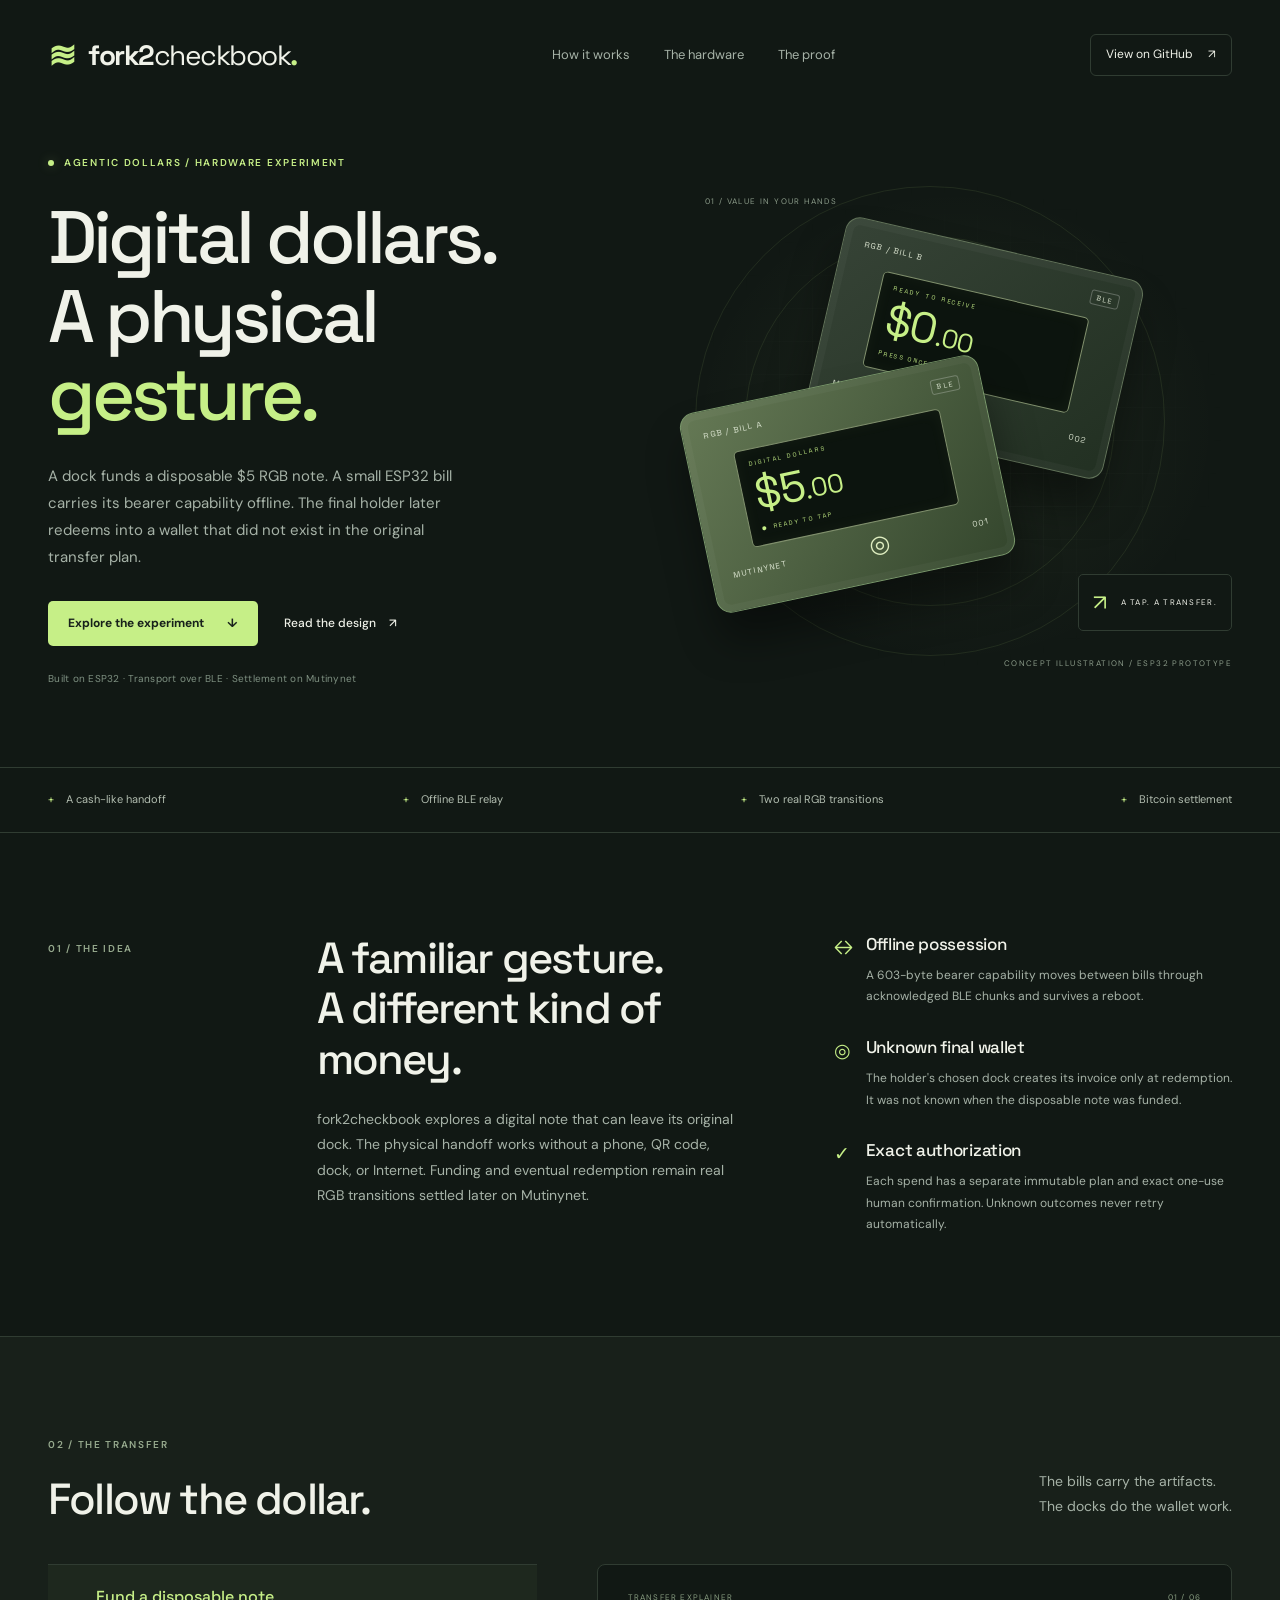
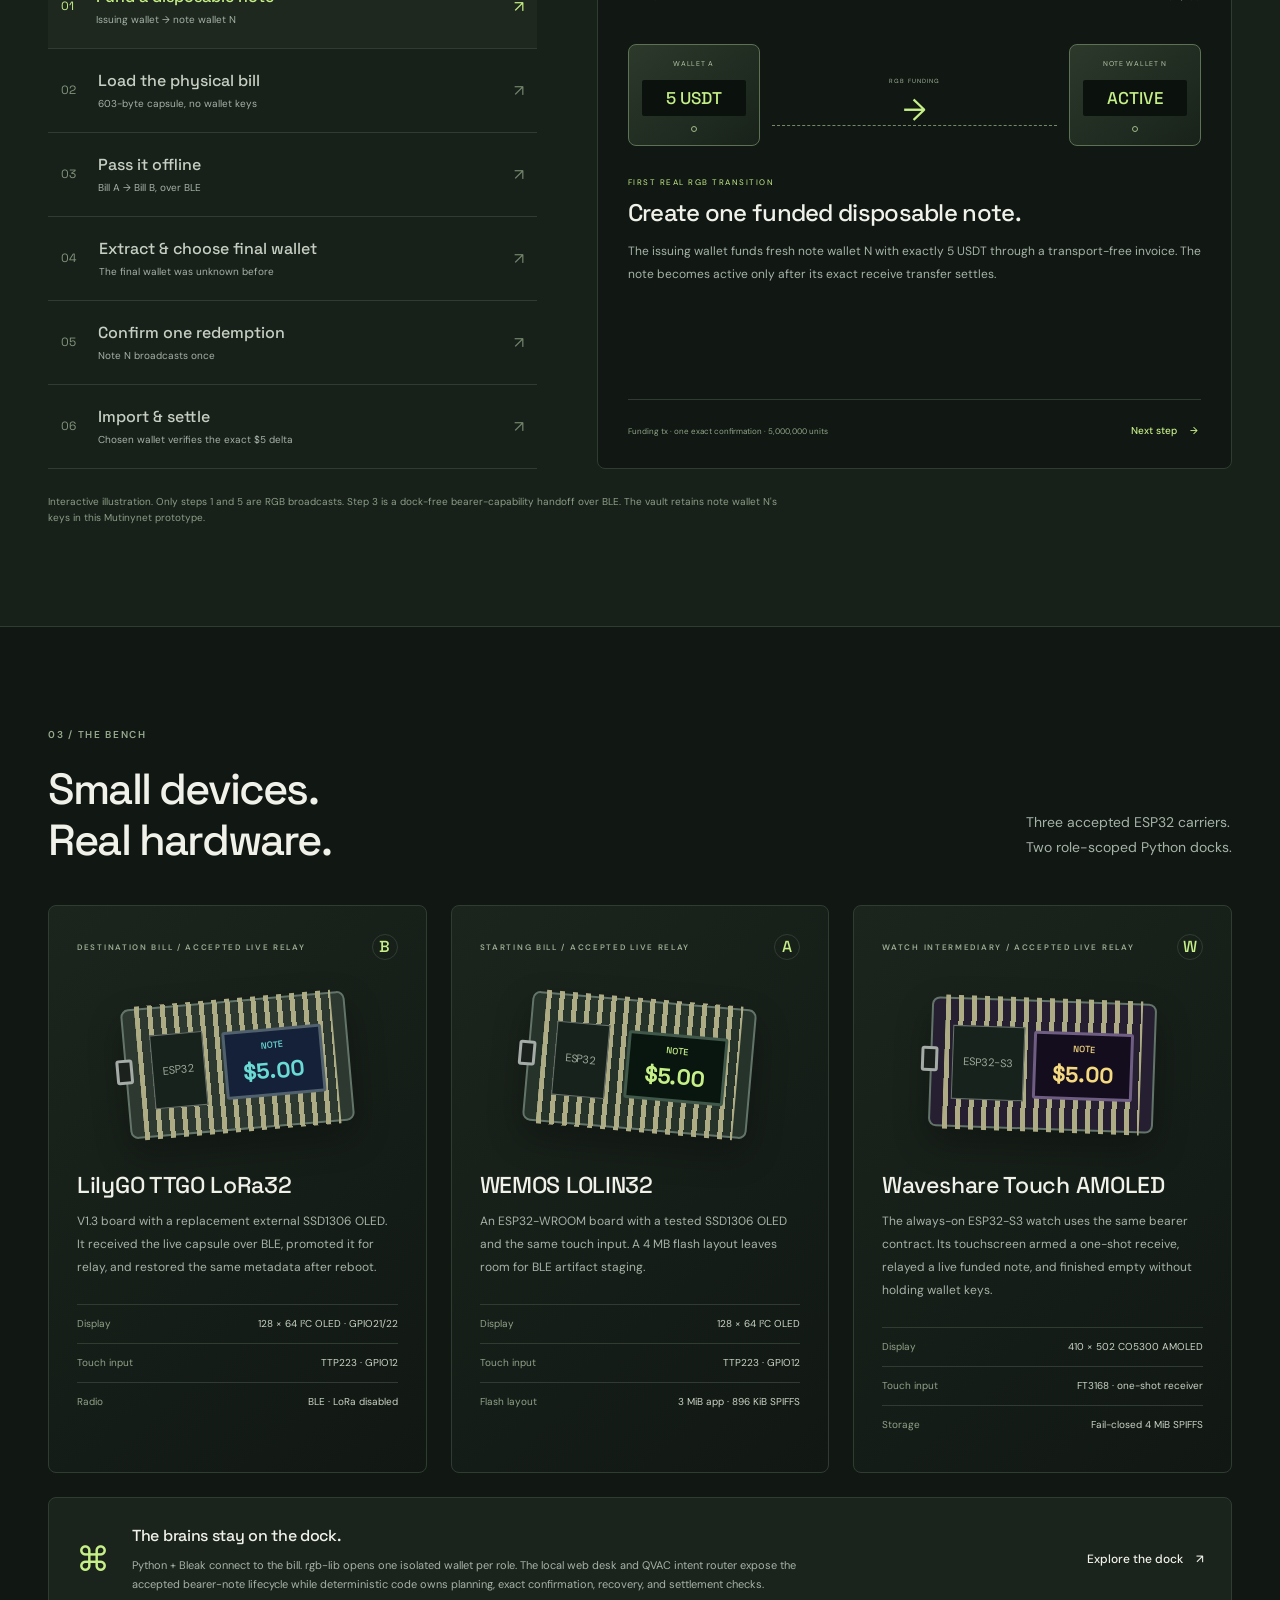
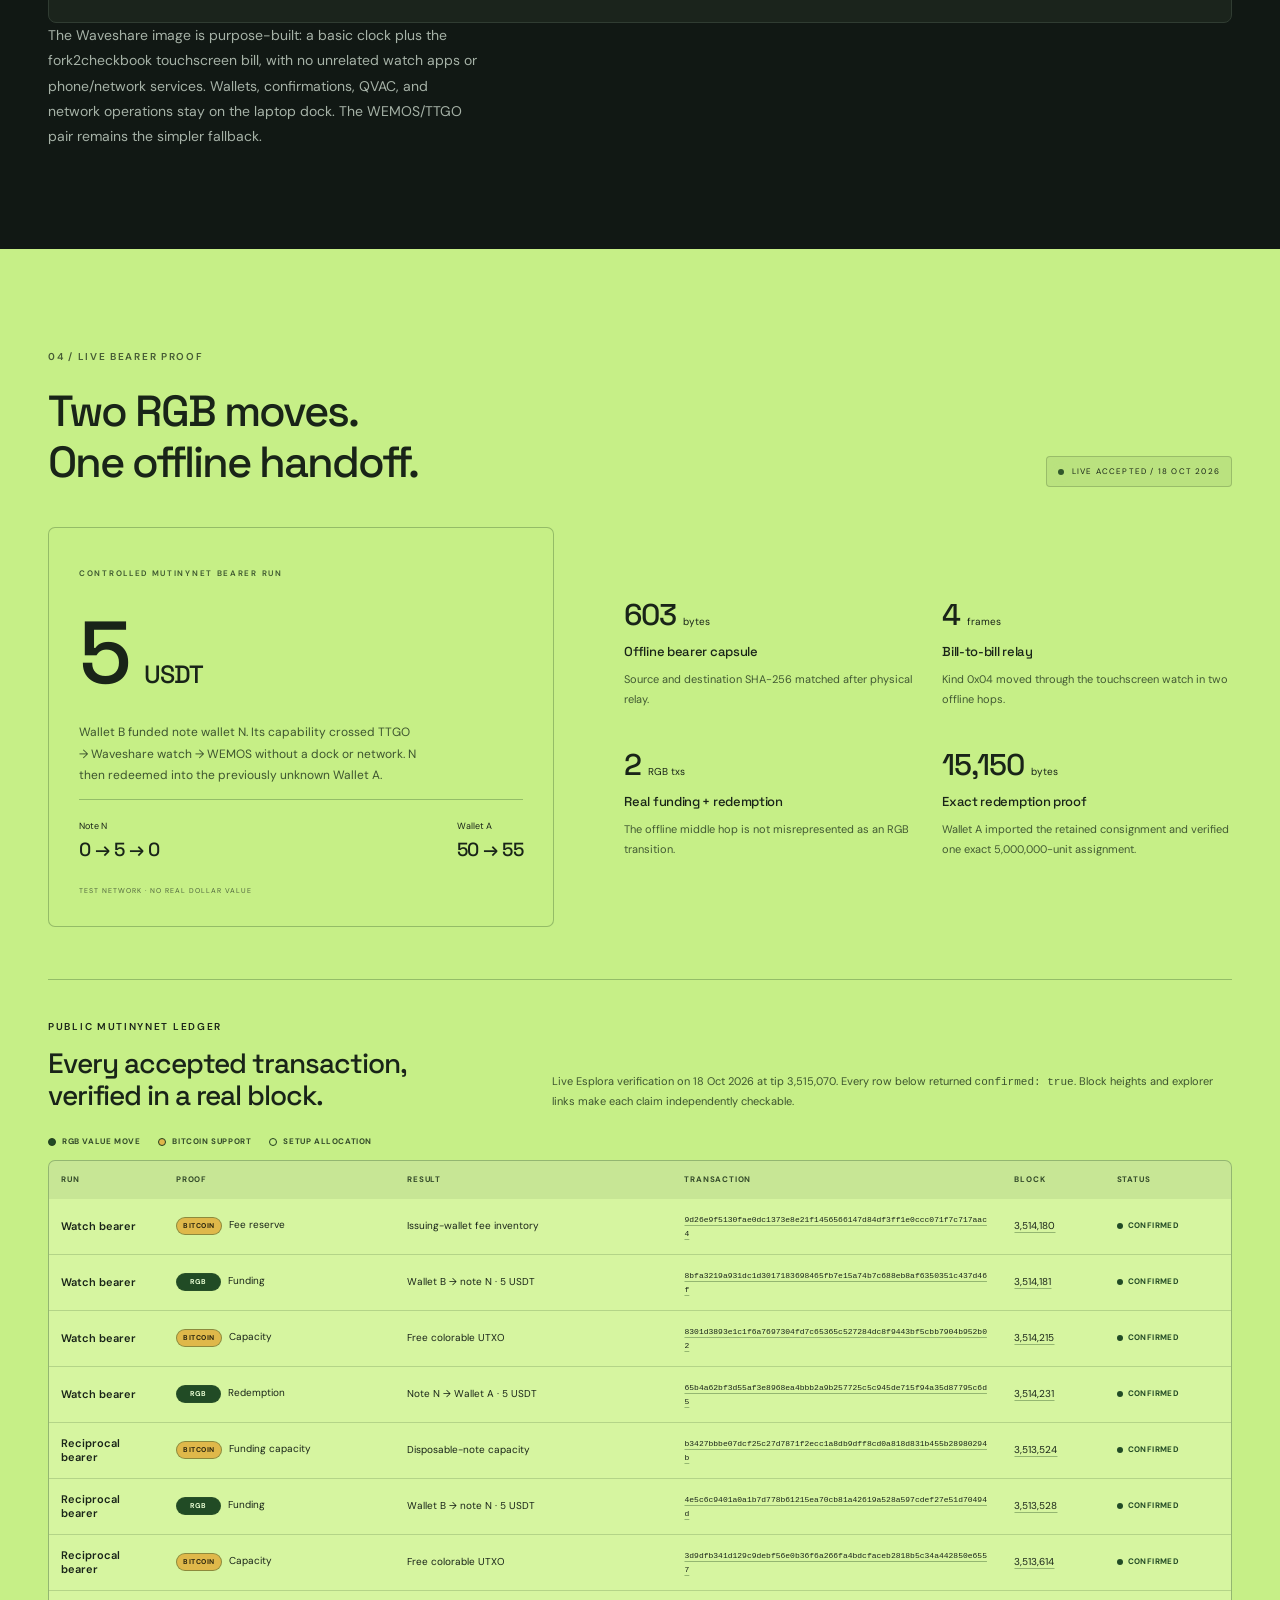
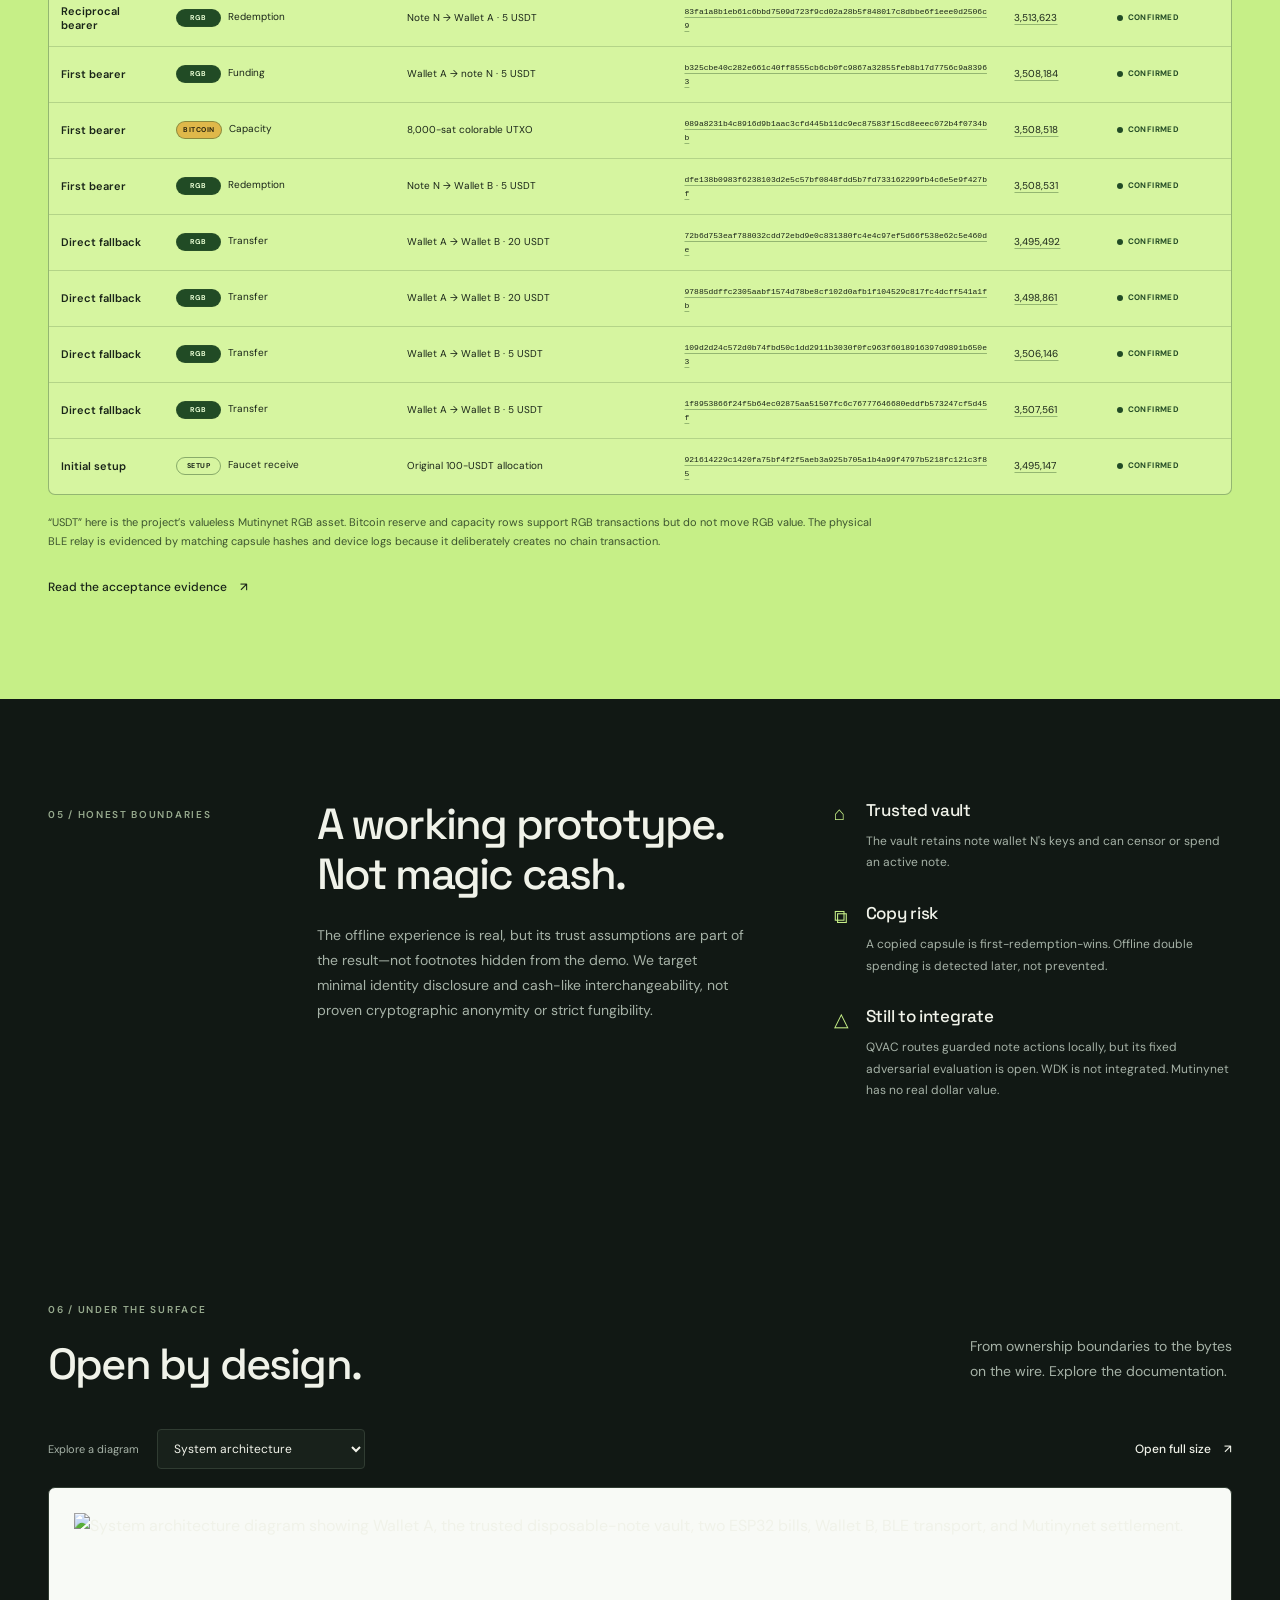
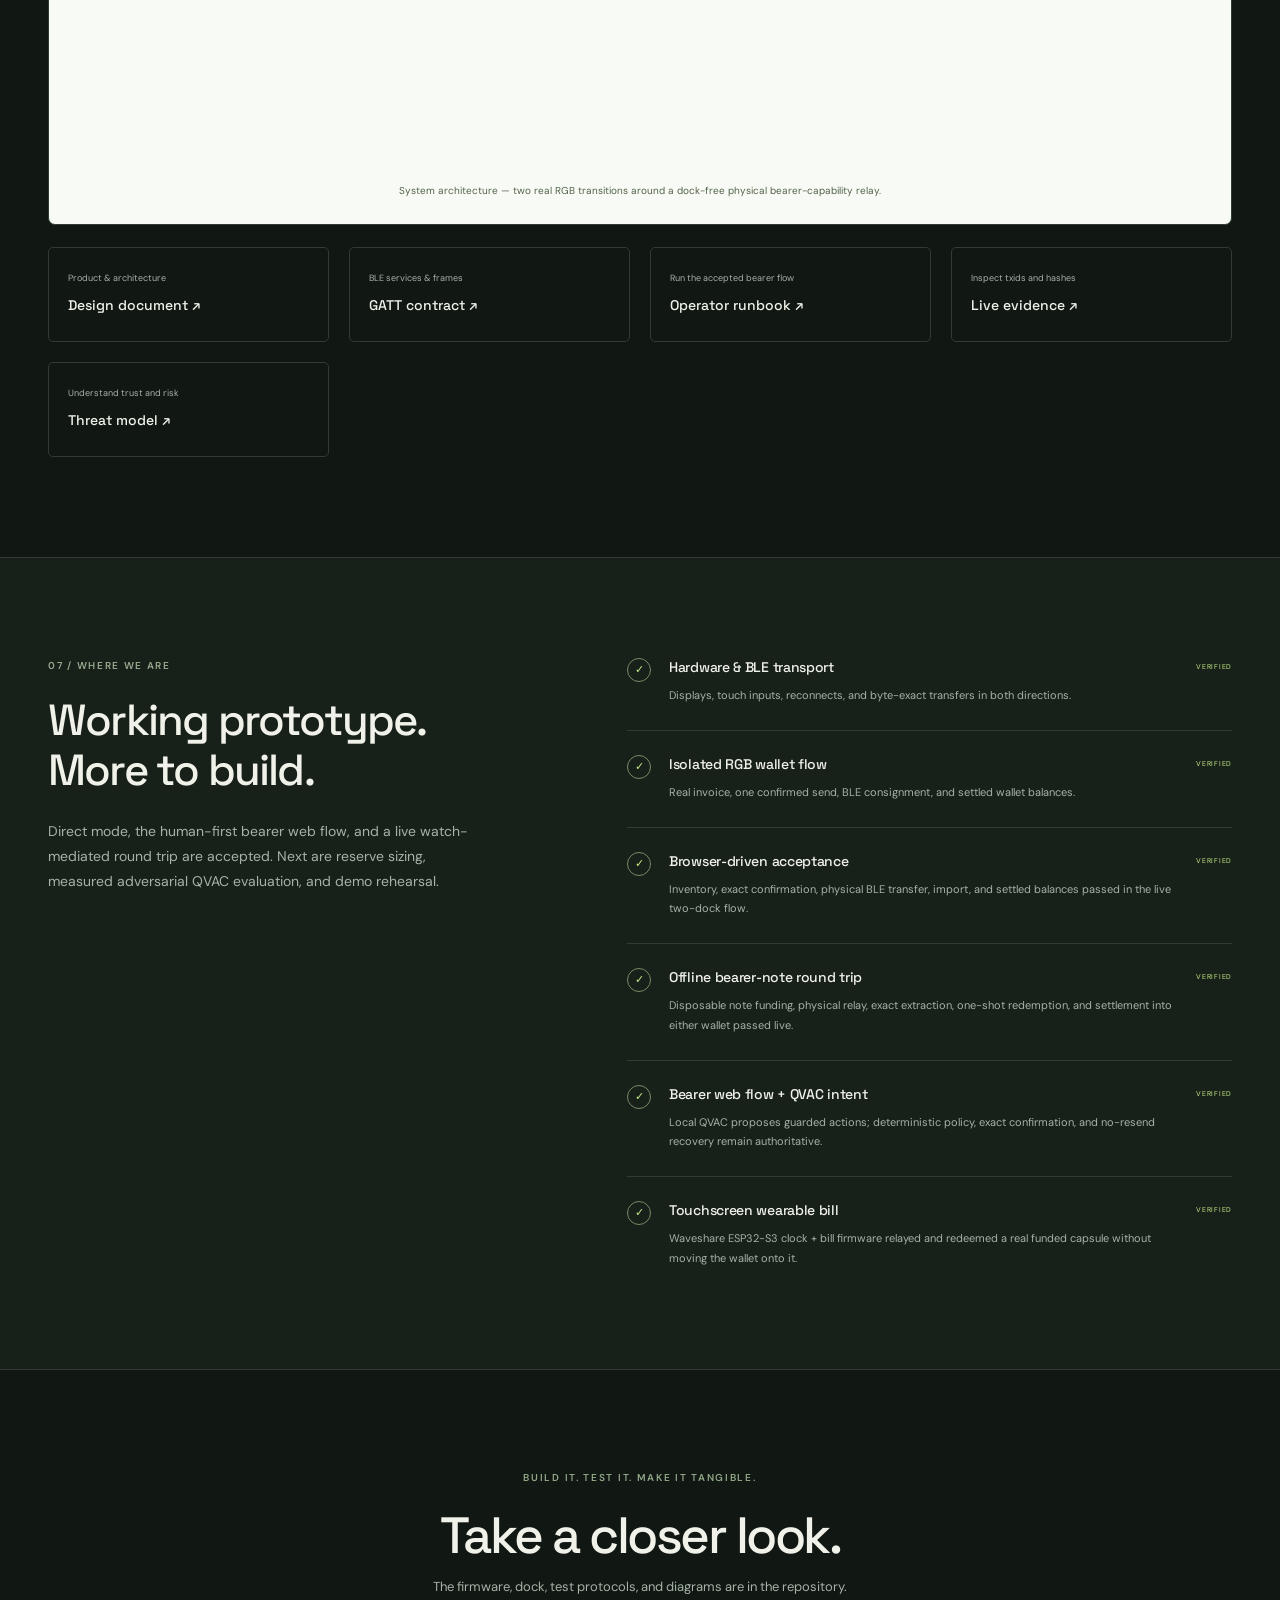
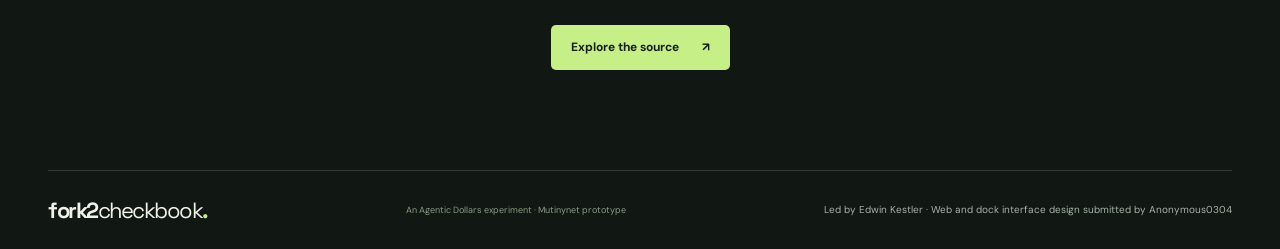
==== commit 764e8841: "Publish block-verified transaction ledger" ====
--- a/site/index.html
+++ b/site/index.html
@@ -528,24 +528,179 @@
               </article>
             </div>
           </div>
-          <div class="transaction">
-            <span class="eyebrow">RGB FUNDING TRANSACTION</span
-            ><a
-              href="https://mutinynet.com/tx/8bfa3219a931dc1d3017183698465fb7e15a74b7c688eb8af6350351c437d46f"
-              ><code
-                >8bfa3219a931dc1d3017183698465fb7e15a74b7c688eb8af6350351c437d46f</code
-              ><span aria-hidden="true">↗</span></a
-            >
-          </div>
-          <div class="transaction">
-            <span class="eyebrow">RGB REDEMPTION TRANSACTION</span
-            ><a
-              href="https://mutinynet.com/tx/65b4a62bf3d55af3e8968ea4bbb2a9b257725c5c945de715f94a35d87795c6d5"
-              ><code
-                >65b4a62bf3d55af3e8968ea4bbb2a9b257725c5c945de715f94a35d87795c6d5</code
-              ><span aria-hidden="true">↗</span></a
-            >
-          </div>
+          <div class="evidence-ledger-heading">
+            <div>
+              <span class="eyebrow">PUBLIC MUTINYNET LEDGER</span>
+              <h3>Every accepted transaction, verified in a real block.</h3>
+            </div>
+            <p>
+              Live Esplora verification on 18 Oct 2026 at tip 3,515,070.
+              Every row below returned <code>confirmed: true</code>. Block
+              heights and explorer links make each claim independently
+              checkable.
+            </p>
+          </div>
+          <div class="evidence-legend" aria-label="Evidence categories">
+            <span><i class="legend-swatch rgb" aria-hidden="true"></i>RGB value move</span>
+            <span><i class="legend-swatch btc" aria-hidden="true"></i>Bitcoin support</span>
+            <span><i class="legend-swatch setup" aria-hidden="true"></i>Setup allocation</span>
+          </div>
+          <div
+            class="evidence-table-wrap"
+            role="region"
+            aria-label="Block-verified transaction evidence"
+            tabindex="0"
+          >
+            <table class="evidence-table">
+              <thead>
+                <tr>
+                  <th scope="col">Run</th>
+                  <th scope="col">Proof</th>
+                  <th scope="col">Result</th>
+                  <th scope="col">Transaction</th>
+                  <th scope="col">Block</th>
+                  <th scope="col">Status</th>
+                </tr>
+              </thead>
+              <tbody>
+                <tr>
+                  <th scope="row">Watch bearer</th>
+                  <td><span class="proof-kind btc">Bitcoin</span>Fee reserve</td>
+                  <td>Issuing-wallet fee inventory</td>
+                  <td><a href="https://mutinynet.com/tx/9d26e9f5130fae0dc1373e8e21f1456566147d84df3ff1e0ccc071f7c717aac4"><code>9d26e9f5130fae0dc1373e8e21f1456566147d84df3ff1e0ccc071f7c717aac4</code></a></td>
+                  <td><a href="https://mutinynet.com/block/000000d7607340f006ca6b5bdf227501cbb2731ca06b5d416b51c973d1c88abd">3,514,180</a></td>
+                  <td><span class="confirmed">Confirmed</span></td>
+                </tr>
+                <tr>
+                  <th scope="row">Watch bearer</th>
+                  <td><span class="proof-kind rgb">RGB</span>Funding</td>
+                  <td>Wallet B → note N · 5 USDT</td>
+                  <td><a href="https://mutinynet.com/tx/8bfa3219a931dc1d3017183698465fb7e15a74b7c688eb8af6350351c437d46f"><code>8bfa3219a931dc1d3017183698465fb7e15a74b7c688eb8af6350351c437d46f</code></a></td>
+                  <td><a href="https://mutinynet.com/block/00000323d0857eb1046fccde9ab527e190f7c300aa5b81b490aa077b4be0aba3">3,514,181</a></td>
+                  <td><span class="confirmed">Confirmed</span></td>
+                </tr>
+                <tr>
+                  <th scope="row">Watch bearer</th>
+                  <td><span class="proof-kind btc">Bitcoin</span>Capacity</td>
+                  <td>Free colorable UTXO</td>
+                  <td><a href="https://mutinynet.com/tx/8301d3893e1c1f6a7697304fd7c65365c527284dc8f9443bf5cbb7904b952b02"><code>8301d3893e1c1f6a7697304fd7c65365c527284dc8f9443bf5cbb7904b952b02</code></a></td>
+                  <td><a href="https://mutinynet.com/block/00000334fd79074ee7cfbe87760b61a3ea08169ed6e72272702935b802d92c1f">3,514,215</a></td>
+                  <td><span class="confirmed">Confirmed</span></td>
+                </tr>
+                <tr>
+                  <th scope="row">Watch bearer</th>
+                  <td><span class="proof-kind rgb">RGB</span>Redemption</td>
+                  <td>Note N → Wallet A · 5 USDT</td>
+                  <td><a href="https://mutinynet.com/tx/65b4a62bf3d55af3e8968ea4bbb2a9b257725c5c945de715f94a35d87795c6d5"><code>65b4a62bf3d55af3e8968ea4bbb2a9b257725c5c945de715f94a35d87795c6d5</code></a></td>
+                  <td><a href="https://mutinynet.com/block/000000efaced4f87d49164f55c205c569b6d188a7ba01279146ac7671b2f04c6">3,514,231</a></td>
+                  <td><span class="confirmed">Confirmed</span></td>
+                </tr>
+                <tr>
+                  <th scope="row">Reciprocal bearer</th>
+                  <td><span class="proof-kind btc">Bitcoin</span>Funding capacity</td>
+                  <td>Disposable-note capacity</td>
+                  <td><a href="https://mutinynet.com/tx/b3427bbbe07dcf25c27d7871f2ecc1a8db9dff8cd0a818d831b455b28980294b"><code>b3427bbbe07dcf25c27d7871f2ecc1a8db9dff8cd0a818d831b455b28980294b</code></a></td>
+                  <td><a href="https://mutinynet.com/block/000002ed03f3d55e06eeff1575cdcba06ee5752c51f59c7b7f4abde05f0af345">3,513,524</a></td>
+                  <td><span class="confirmed">Confirmed</span></td>
+                </tr>
+                <tr>
+                  <th scope="row">Reciprocal bearer</th>
+                  <td><span class="proof-kind rgb">RGB</span>Funding</td>
+                  <td>Wallet B → note N · 5 USDT</td>
+                  <td><a href="https://mutinynet.com/tx/4e5c6c9401a0a1b7d778b61215ea70cb81a42619a528a597cdef27e51d70494d"><code>4e5c6c9401a0a1b7d778b61215ea70cb81a42619a528a597cdef27e51d70494d</code></a></td>
+                  <td><a href="https://mutinynet.com/block/0000032f3a2d0e05804c620dfce59f142ccca3bc13db54be67e88a02bfc52bca">3,513,528</a></td>
+                  <td><span class="confirmed">Confirmed</span></td>
+                </tr>
+                <tr>
+                  <th scope="row">Reciprocal bearer</th>
+                  <td><span class="proof-kind btc">Bitcoin</span>Capacity</td>
+                  <td>Free colorable UTXO</td>
+                  <td><a href="https://mutinynet.com/tx/3d9dfb341d129c9debf56e0b36f6a266fa4bdcfaceb2818b5c34a442850e6557"><code>3d9dfb341d129c9debf56e0b36f6a266fa4bdcfaceb2818b5c34a442850e6557</code></a></td>
+                  <td><a href="https://mutinynet.com/block/0000017c13102bf29f6e57fb0d1e59073c4635e74d4e0593cceb7e1d4b1430d6">3,513,614</a></td>
+                  <td><span class="confirmed">Confirmed</span></td>
+                </tr>
+                <tr>
+                  <th scope="row">Reciprocal bearer</th>
+                  <td><span class="proof-kind rgb">RGB</span>Redemption</td>
+                  <td>Note N → Wallet A · 5 USDT</td>
+                  <td><a href="https://mutinynet.com/tx/83fa1a8b1eb61c6bbd7509d723f9cd02a28b5f848017c8dbbe6f1eee0d2506c9"><code>83fa1a8b1eb61c6bbd7509d723f9cd02a28b5f848017c8dbbe6f1eee0d2506c9</code></a></td>
+                  <td><a href="https://mutinynet.com/block/0000023b27dd48bbbf96be7bd5bea33d311d2473f0787b0900fcb834b0604740">3,513,623</a></td>
+                  <td><span class="confirmed">Confirmed</span></td>
+                </tr>
+                <tr>
+                  <th scope="row">First bearer</th>
+                  <td><span class="proof-kind rgb">RGB</span>Funding</td>
+                  <td>Wallet A → note N · 5 USDT</td>
+                  <td><a href="https://mutinynet.com/tx/b325cbe40c282e661c40ff8555cb6cb0fc9867a32855feb8b17d7756c9a83963"><code>b325cbe40c282e661c40ff8555cb6cb0fc9867a32855feb8b17d7756c9a83963</code></a></td>
+                  <td><a href="https://mutinynet.com/block/00000138a4bbdc898a41a5294c7de13a3910d43f545b135913d8391a297d29d7">3,508,184</a></td>
+                  <td><span class="confirmed">Confirmed</span></td>
+                </tr>
+                <tr>
+                  <th scope="row">First bearer</th>
+                  <td><span class="proof-kind btc">Bitcoin</span>Capacity</td>
+                  <td>8,000-sat colorable UTXO</td>
+                  <td><a href="https://mutinynet.com/tx/089a8231b4c8916d9b1aac3cfd445b11dc9ec87583f15cd8eeec072b4f0734bb"><code>089a8231b4c8916d9b1aac3cfd445b11dc9ec87583f15cd8eeec072b4f0734bb</code></a></td>
+                  <td><a href="https://mutinynet.com/block/0000011d13a0fc54ec3dd9af00a7c3090c8156f575273bbc5ec6e89d3df4e82c">3,508,518</a></td>
+                  <td><span class="confirmed">Confirmed</span></td>
+                </tr>
+                <tr>
+                  <th scope="row">First bearer</th>
+                  <td><span class="proof-kind rgb">RGB</span>Redemption</td>
+                  <td>Note N → Wallet B · 5 USDT</td>
+                  <td><a href="https://mutinynet.com/tx/dfe138b0983f6238103d2e5c57bf0848fdd5b7fd733162299fb4c6e5e9f427bf"><code>dfe138b0983f6238103d2e5c57bf0848fdd5b7fd733162299fb4c6e5e9f427bf</code></a></td>
+                  <td><a href="https://mutinynet.com/block/000001bfebff2f852eb7f379b8beff1ea02a13cbcfb7297d89f844cbc0035b64">3,508,531</a></td>
+                  <td><span class="confirmed">Confirmed</span></td>
+                </tr>
+                <tr>
+                  <th scope="row">Direct fallback</th>
+                  <td><span class="proof-kind rgb">RGB</span>Transfer</td>
+                  <td>Wallet A → Wallet B · 20 USDT</td>
+                  <td><a href="https://mutinynet.com/tx/72b6d753eaf788032cdd72ebd9e0c831380fc4e4c97ef5d66f538e62c5e460de"><code>72b6d753eaf788032cdd72ebd9e0c831380fc4e4c97ef5d66f538e62c5e460de</code></a></td>
+                  <td><a href="https://mutinynet.com/block/000001db272b83d74f2026179ddc9f384ae69b1cc8c41eedcb3266f5affaef37">3,495,492</a></td>
+                  <td><span class="confirmed">Confirmed</span></td>
+                </tr>
+                <tr>
+                  <th scope="row">Direct fallback</th>
+                  <td><span class="proof-kind rgb">RGB</span>Transfer</td>
+                  <td>Wallet A → Wallet B · 20 USDT</td>
+                  <td><a href="https://mutinynet.com/tx/97885ddffc2305aabf1574d78be8cf102d0afb1f104529c817fc4dcff541a1fb"><code>97885ddffc2305aabf1574d78be8cf102d0afb1f104529c817fc4dcff541a1fb</code></a></td>
+                  <td><a href="https://mutinynet.com/block/000000e18655033b073d12891ebbd8cd5a5edaa0ae0cd0ce4f1e0eee4be7acb3">3,498,861</a></td>
+                  <td><span class="confirmed">Confirmed</span></td>
+                </tr>
+                <tr>
+                  <th scope="row">Direct fallback</th>
+                  <td><span class="proof-kind rgb">RGB</span>Transfer</td>
+                  <td>Wallet A → Wallet B · 5 USDT</td>
+                  <td><a href="https://mutinynet.com/tx/109d2d24c572d0b74fbd50c1dd2911b3030f0fc963f6018916397d9891b650e3"><code>109d2d24c572d0b74fbd50c1dd2911b3030f0fc963f6018916397d9891b650e3</code></a></td>
+                  <td><a href="https://mutinynet.com/block/00000025a21619df2b16140f098ca7c7eda52d27612db3f894e48817de25cac3">3,506,146</a></td>
+                  <td><span class="confirmed">Confirmed</span></td>
+                </tr>
+                <tr>
+                  <th scope="row">Direct fallback</th>
+                  <td><span class="proof-kind rgb">RGB</span>Transfer</td>
+                  <td>Wallet A → Wallet B · 5 USDT</td>
+                  <td><a href="https://mutinynet.com/tx/1f8953866f24f5b64ec02875aa51507fc6c76777646680eddfb573247cf5d45f"><code>1f8953866f24f5b64ec02875aa51507fc6c76777646680eddfb573247cf5d45f</code></a></td>
+                  <td><a href="https://mutinynet.com/block/00000267aae6de709933eefb15e71db53b3209dc4cdc6aa14fe6009053ece7bd">3,507,561</a></td>
+                  <td><span class="confirmed">Confirmed</span></td>
+                </tr>
+                <tr>
+                  <th scope="row">Initial setup</th>
+                  <td><span class="proof-kind setup">Setup</span>Faucet receive</td>
+                  <td>Original 100-USDT allocation</td>
+                  <td><a href="https://mutinynet.com/tx/921614229c1420fa75bf4f2f5aeb3a925b705a1b4a99f4797b5218fc121c3f85"><code>921614229c1420fa75bf4f2f5aeb3a925b705a1b4a99f4797b5218fc121c3f85</code></a></td>
+                  <td><a href="https://mutinynet.com/block/00000172b83200ec242c4e93ef137c159b7692910ddcecb181fc9a56eaa087f7">3,495,147</a></td>
+                  <td><span class="confirmed">Confirmed</span></td>
+                </tr>
+              </tbody>
+            </table>
+          </div>
+          <p class="evidence-note">
+            “USDT” here is the project’s valueless Mutinynet RGB asset. Bitcoin
+            reserve and capacity rows support RGB transactions but do not move
+            RGB value. The physical BLE relay is evidenced by matching capsule
+            hashes and device logs because it deliberately creates no chain
+            transaction.
+          </p>
           <a
             class="text-link"
             href="https://github.com/fork2checkbook/fork2checkbook/blob/main/docs/LIVE-EVIDENCE.md"
--- a/site/styles.css
+++ b/site/styles.css
@@ -904,6 +904,156 @@
 .proof-section .text-link:hover {
   color: #4c6537;
 }
+.evidence-ledger-heading {
+  display: grid;
+  grid-template-columns: minmax(260px, 0.8fr) minmax(320px, 1.2fr);
+  align-items: end;
+  gap: 50px;
+  border-top: 1px solid #31572b55;
+  margin-top: 52px;
+  padding-top: 32px;
+}
+.evidence-ledger-heading h3 {
+  font: 500 28px/1.15 var(--heading);
+  letter-spacing: -1px;
+  margin: 9px 0 0;
+}
+.evidence-ledger-heading p,
+.evidence-note {
+  color: #3d552f;
+  font-size: 11px;
+  line-height: 1.75;
+  margin: 0;
+}
+.evidence-legend {
+  display: flex;
+  flex-wrap: wrap;
+  gap: 18px;
+  margin: 24px 0 12px;
+  color: #344b2a;
+  font-size: 8px;
+  font-weight: 700;
+  letter-spacing: 0.6px;
+  text-transform: uppercase;
+}
+.evidence-legend span {
+  display: inline-flex;
+  align-items: center;
+  gap: 6px;
+}
+.legend-swatch {
+  width: 8px;
+  height: 8px;
+  border: 1px solid #233e1e;
+  border-radius: 50%;
+}
+.legend-swatch.rgb {
+  background: #214b25;
+}
+.legend-swatch.btc {
+  background: #dfb84a;
+}
+.legend-swatch.setup {
+  background: transparent;
+}
+.evidence-table-wrap {
+  overflow-x: auto;
+  border: 1px solid #31572b66;
+  border-radius: 7px;
+  background: #efffc963;
+}
+.evidence-table {
+  width: 100%;
+  min-width: 1000px;
+  border-collapse: collapse;
+  font-size: 10px;
+  line-height: 1.45;
+}
+.evidence-table th,
+.evidence-table td {
+  padding: 13px 12px;
+  border-bottom: 1px solid #31572b35;
+  text-align: left;
+  vertical-align: middle;
+}
+.evidence-table thead th {
+  background: #36542b18;
+  color: #344b2a;
+  font-size: 8px;
+  letter-spacing: 0.8px;
+  text-transform: uppercase;
+}
+.evidence-table tbody th {
+  width: 115px;
+  font: 600 11px var(--body);
+}
+.evidence-table tr:last-child th,
+.evidence-table tr:last-child td {
+  border-bottom: 0;
+}
+.evidence-table td:nth-child(2) {
+  min-width: 135px;
+}
+.evidence-table td:nth-child(3) {
+  min-width: 190px;
+}
+.evidence-table td:nth-child(4) {
+  width: 330px;
+}
+.evidence-table code {
+  font-size: 8px;
+  overflow-wrap: anywhere;
+}
+.evidence-table a {
+  text-decoration: underline;
+  text-decoration-color: #31572b66;
+  text-underline-offset: 3px;
+}
+.proof-kind {
+  display: inline-block;
+  min-width: 45px;
+  border: 1px solid #31572b77;
+  border-radius: 999px;
+  padding: 3px 6px;
+  margin-right: 7px;
+  font-size: 7px;
+  font-weight: 700;
+  letter-spacing: 0.5px;
+  text-align: center;
+  text-transform: uppercase;
+}
+.proof-kind.rgb {
+  background: #214b25;
+  color: #e9ffd4;
+}
+.proof-kind.btc {
+  background: #dfb84a;
+  color: #2c260e;
+}
+.proof-kind.setup {
+  background: transparent;
+}
+.confirmed {
+  display: inline-flex;
+  align-items: center;
+  gap: 5px;
+  color: #234b25;
+  font-size: 8px;
+  font-weight: 700;
+  letter-spacing: 0.4px;
+  text-transform: uppercase;
+}
+.confirmed::before {
+  content: "";
+  width: 6px;
+  height: 6px;
+  background: #214b25;
+  border-radius: 50%;
+}
+.evidence-note {
+  max-width: 830px;
+  margin: 18px 0 22px;
+}
 .diagram-toolbar {
   display: flex;
   align-items: center;
@@ -1264,6 +1414,10 @@
     align-items: flex-start;
     gap: 10px;
   }
+  .evidence-ledger-heading {
+    grid-template-columns: 1fr;
+    gap: 15px;
+  }
   .roadmap-layout {
     grid-template-columns: 1fr;
     gap: 35px;
